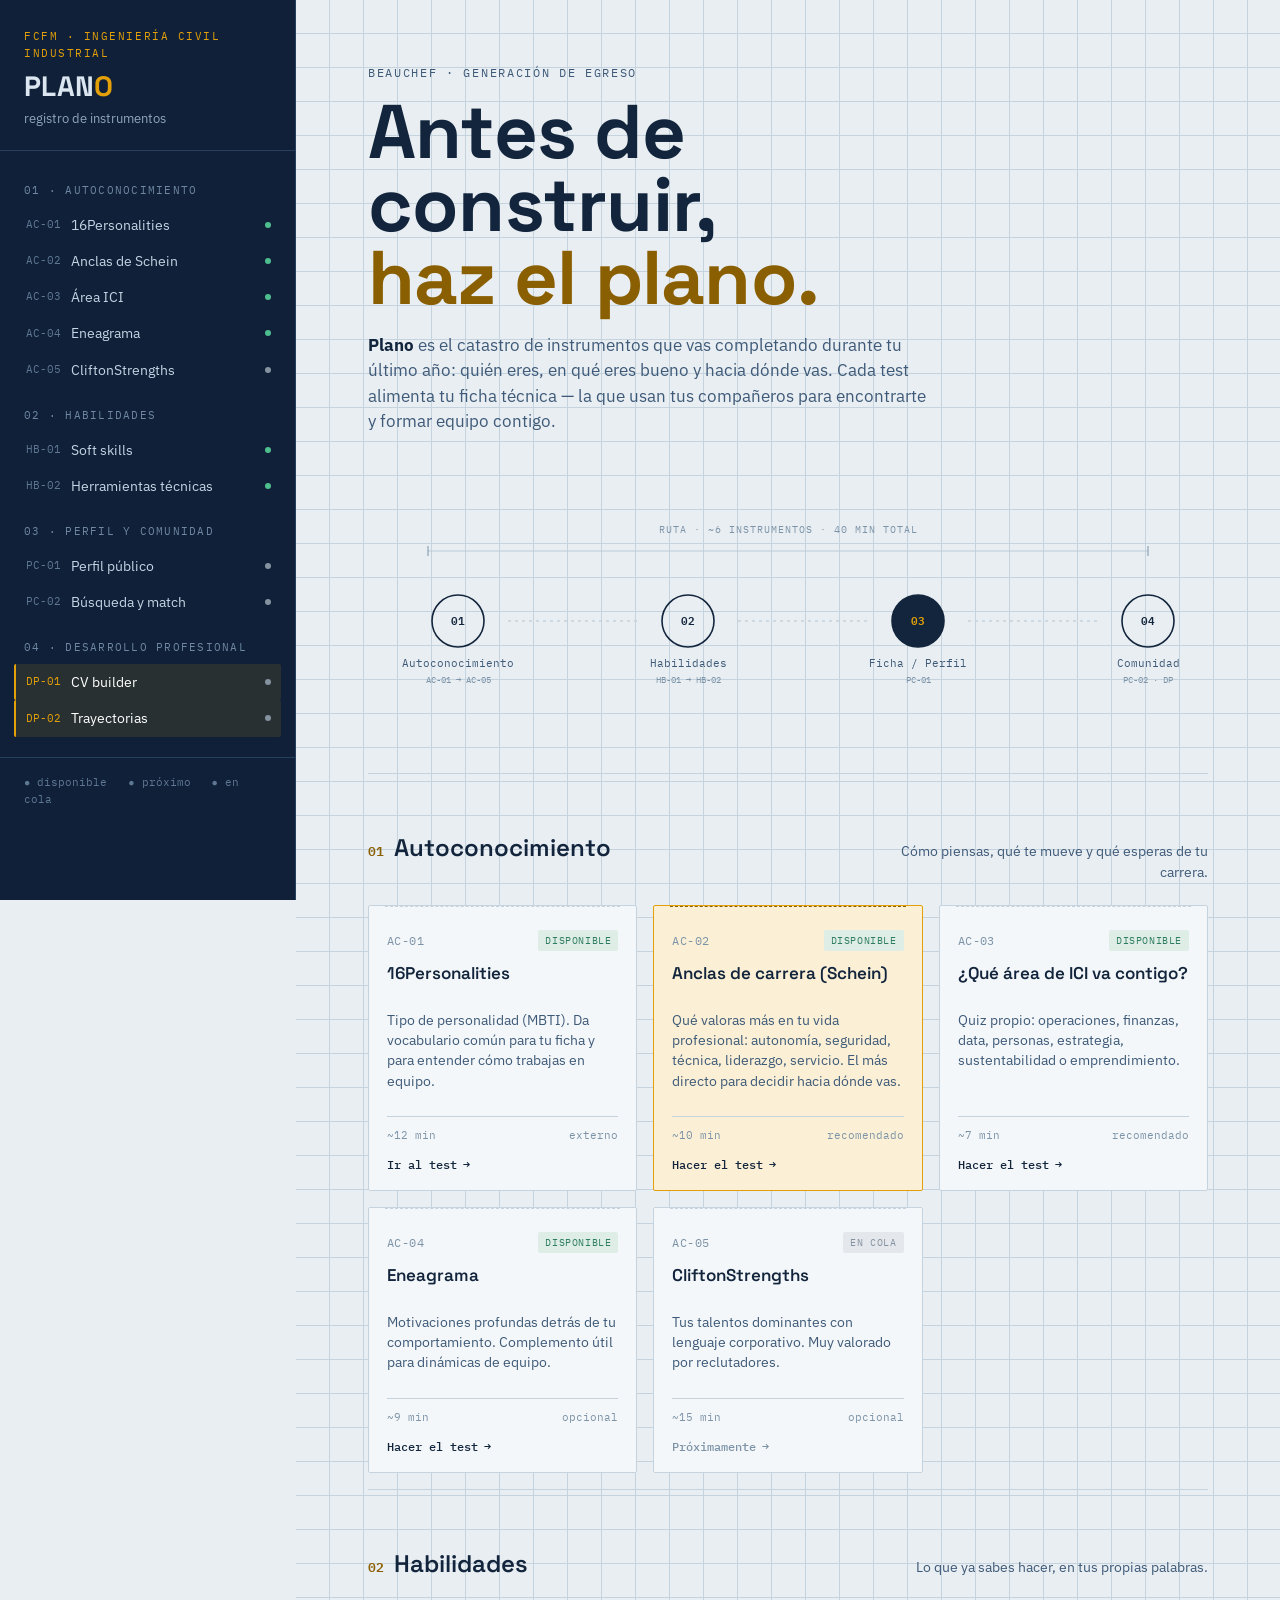
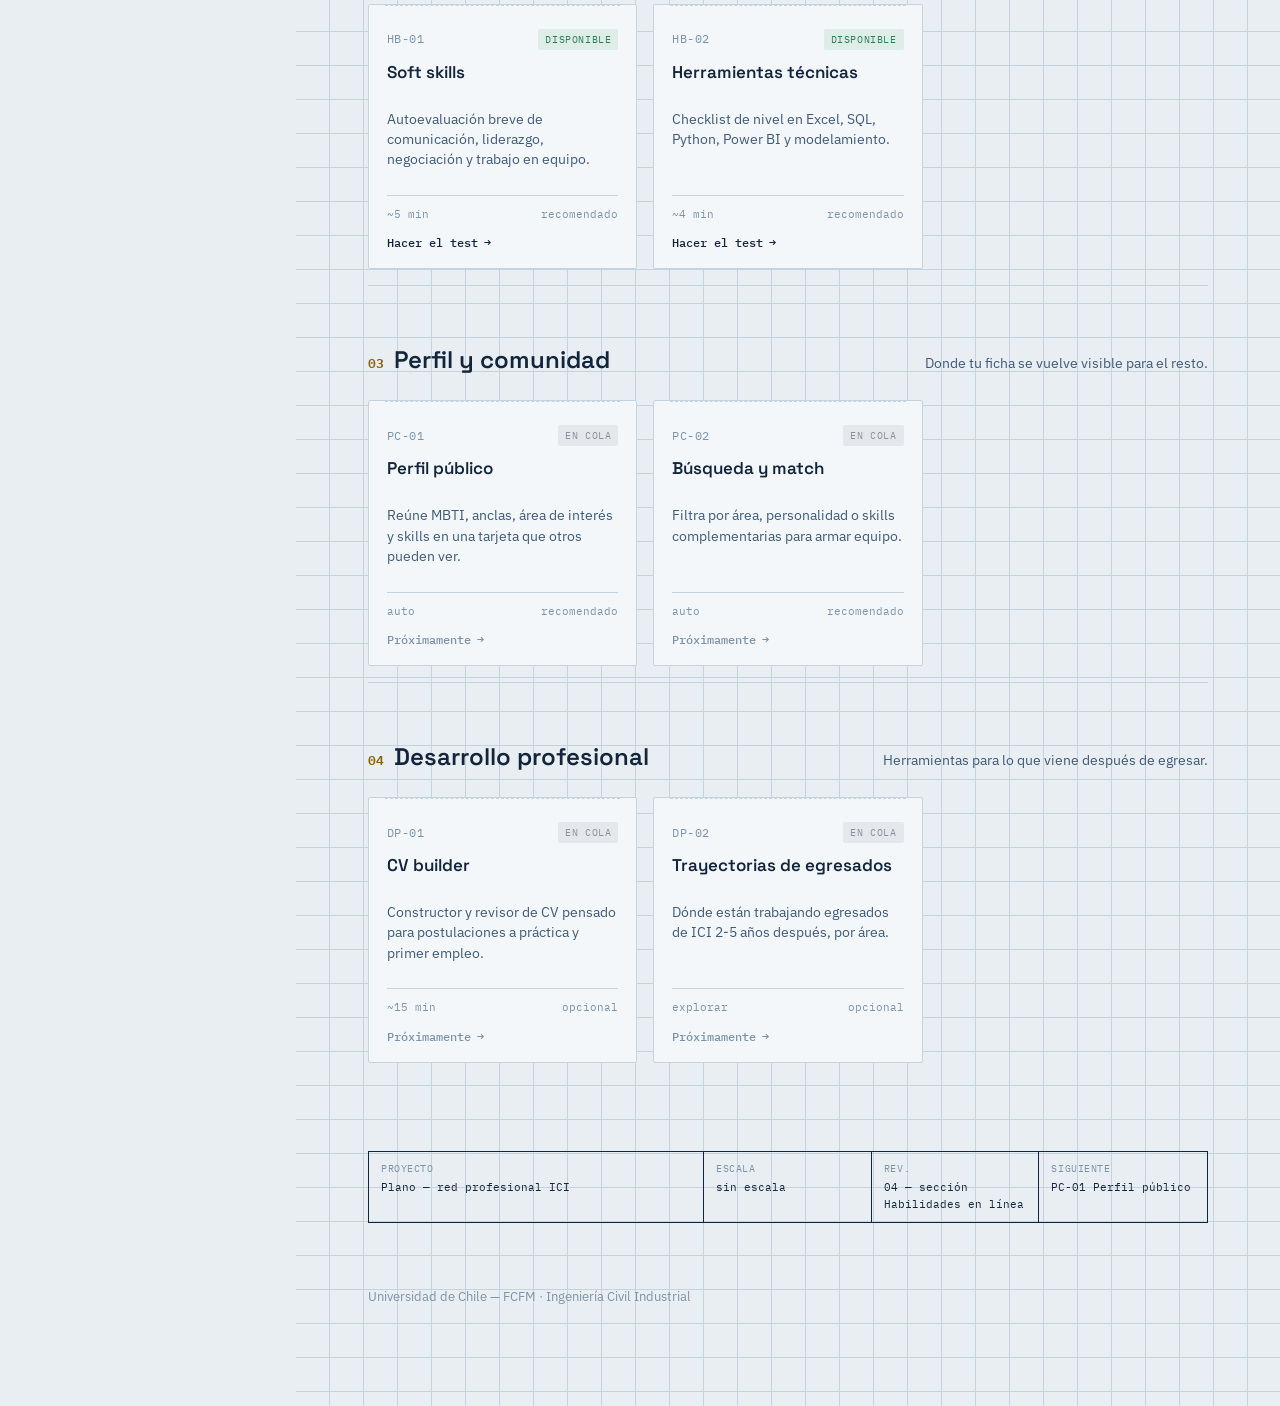
==== index.html @ 6f70a746 "Add files via upload" ====
<!DOCTYPE html>
<html lang="es">
<head>
<meta charset="UTF-8">
<meta name="viewport" content="width=device-width, initial-scale=1.0">
<title>Plano — Red profesional ICI</title>
<link rel="preconnect" href="https://fonts.googleapis.com">
<link href="https://fonts.googleapis.com/css2?family=Space+Grotesk:wght@400;500;600;700&family=IBM+Plex+Sans:wght@400;500;600&family=IBM+Plex+Mono:wght@400;500;600&display=swap" rel="stylesheet">
<link rel="stylesheet" href="styles.css">
<style>
  /* ---------- hero ---------- */
  .hero-eyebrow{
    font-family:'IBM Plex Mono', monospace;
    font-size:12px;
    letter-spacing:0.14em;
    text-transform:uppercase;
    color:var(--ink-soft);
    margin-bottom:14px;
  }
  .hero-title{
    font-family:'Space Grotesk', sans-serif;
    font-weight:700;
    font-size:clamp(48px, 8vw, 76px);
    line-height:0.96;
    letter-spacing:-0.01em;
    margin:0 0 18px;
  }
  .hero-title em{
    font-style:normal;
    color:var(--accent-deep);
  }
  .hero-sub{
    max-width:560px;
    font-size:17px;
    color:var(--ink-soft);
    margin-bottom:8px;
  }
  .hero-sub strong{color:var(--ink);}

  /* schematic diagram */
  .schematic{
    margin:48px 0 56px;
    width:100%;
    height:auto;
  }
  .schematic text{
    font-family:'IBM Plex Mono', monospace;
  }

  /* ---------- section ---------- */
  .section{
    padding:56px 0 8px;
    border-top:1px solid var(--grid-line);
  }
  .section-head{
    display:flex;
    align-items:baseline;
    justify-content:space-between;
    gap:16px;
    margin-bottom:22px;
    flex-wrap:wrap;
  }
  .section-title{
    font-family:'Space Grotesk', sans-serif;
    font-weight:600;
    font-size:24px;
    display:flex;
    align-items:baseline;
    gap:10px;
  }
  .section-num{
    font-family:'IBM Plex Mono', monospace;
    font-size:13px;
    color:var(--accent-deep);
  }
  .section-desc{
    color:var(--ink-soft);
    font-size:14px;
    max-width:340px;
    text-align:right;
  }

  .cards{
    display:grid;
    grid-template-columns:repeat(auto-fill, minmax(260px, 1fr));
    gap:16px;
    margin-bottom:8px;
  }

  .card{
    background:#F4F7F9;
    border:1px solid var(--grid-line);
    border-radius:var(--radius);
    padding:18px 18px 16px;
    position:relative;
    display:flex;
    flex-direction:column;
    gap:10px;
    transition:transform 0.15s ease, border-color 0.15s ease, box-shadow 0.15s ease;
  }
  .card::before{
    content:"";
    position:absolute;
    top:0; left:16px; right:16px;
    border-top:1px dashed var(--grid-line);
  }
  .card:hover{
    transform:translateY(-2px);
    border-color:var(--ink-faint);
    box-shadow:0 6px 18px rgba(18,37,60,0.08);
  }
  .card.is-next{border-color:var(--accent); background:var(--next-bg);}
  .card.is-next::before{border-top-color:var(--accent-deep);}

  .card-row{
    display:flex;
    align-items:center;
    justify-content:space-between;
    padding-top:6px;
  }
  .card-code{
    font-family:'IBM Plex Mono', monospace;
    font-size:11.5px;
    color:var(--ink-faint);
    letter-spacing:0.04em;
  }
  .badge{
    font-family:'IBM Plex Mono', monospace;
    font-size:10px;
    letter-spacing:0.06em;
    text-transform:uppercase;
    padding:3px 7px;
    border-radius:var(--radius);
    white-space:nowrap;
  }
  .badge.ok{background:var(--ok-bg); color:var(--ok);}
  .badge.wait{background:var(--wait-bg); color:var(--wait);}
  .badge.next{background:var(--accent); color:#3A2600;}

  .card-title{
    font-family:'Space Grotesk', sans-serif;
    font-weight:600;
    font-size:17px;
    margin:0;
  }
  .card-desc{
    font-size:13.5px;
    color:var(--ink-soft);
    flex-grow:1;
  }
  .card-meta{
    font-family:'IBM Plex Mono', monospace;
    font-size:11px;
    color:var(--ink-faint);
    display:flex;
    justify-content:space-between;
    border-top:1px solid var(--grid-line);
    padding-top:10px;
    margin-top:2px;
  }
  .card-tag{
    display:inline-block;
    font-size:10.5px;
    color:var(--ink-faint);
  }
  .card-cta{
    margin-top:2px;
    display:inline-flex;
    align-items:center;
    gap:6px;
    font-family:'IBM Plex Mono', monospace;
    font-size:12px;
    text-decoration:none;
    color:var(--ink);
    font-weight:500;
  }
  .card-cta.disabled{color:var(--ink-faint); cursor:default;}
  .card-cta .arrow{transition:transform 0.15s ease;}
  a.card-cta:hover .arrow{transform:translateX(3px);}

  @media (max-width: 880px){
    .section-desc{display:none;}
  }
</style>
</head>
<body>

<button class="menu-toggle" id="menuToggle" aria-label="Abrir menú">≡</button>

<div class="shell">

  <nav class="sidebar" id="sidebar">
    <div class="sidebar-brand">
      <div class="sidebar-eyebrow">FCFM · Ingeniería Civil Industrial</div>
      <div class="sidebar-logo">PLAN<span>O</span></div>
      <div class="sidebar-tag">registro de instrumentos</div>
    </div>

    <div class="nav-group">
      <div class="nav-group-title">01 · Autoconocimiento</div>
      <a class="nav-link" href="#autoconocimiento"><span class="nav-code">AC-01</span>16Personalities<span class="nav-dot ok"></span></a>
      <a class="nav-link" href="schein.html"><span class="nav-code">AC-02</span>Anclas de Schein<span class="nav-dot ok"></span></a>
      <a class="nav-link" href="area-ici.html"><span class="nav-code">AC-03</span>Área ICI<span class="nav-dot ok"></span></a>
      <a class="nav-link" href="eneagrama.html"><span class="nav-code">AC-04</span>Eneagrama<span class="nav-dot ok"></span></a>
      <a class="nav-link" href="#autoconocimiento"><span class="nav-code">AC-05</span>CliftonStrengths<span class="nav-dot"></span></a>
    </div>

    <div class="nav-group">
      <div class="nav-group-title">02 · Habilidades</div>
      <a class="nav-link" href="soft-skills.html"><span class="nav-code">HB-01</span>Soft skills<span class="nav-dot ok"></span></a>
      <a class="nav-link" href="tech-tools.html"><span class="nav-code">HB-02</span>Herramientas técnicas<span class="nav-dot ok"></span></a>
    </div>

    <div class="nav-group">
      <div class="nav-group-title">03 · Perfil y comunidad</div>
      <a class="nav-link" href="#comunidad"><span class="nav-code">PC-01</span>Perfil público<span class="nav-dot"></span></a>
      <a class="nav-link" href="#comunidad"><span class="nav-code">PC-02</span>Búsqueda y match<span class="nav-dot"></span></a>
    </div>

    <div class="nav-group">
      <div class="nav-group-title">04 · Desarrollo profesional</div>
      <a class="nav-link" href="#desarrollo"><span class="nav-code">DP-01</span>CV builder<span class="nav-dot"></span></a>
      <a class="nav-link" href="#desarrollo"><span class="nav-code">DP-02</span>Trayectorias<span class="nav-dot"></span></a>
    </div>

    <div class="sidebar-foot">
      ● disponible &nbsp; ● próximo &nbsp; ● en cola
    </div>
  </nav>

  <main class="paper">
    <div class="container">

      <div class="hero-eyebrow">Beauchef · generación de egreso</div>
      <h1 class="hero-title">Antes de<br>construir,<br><em>haz el plano.</em></h1>
      <p class="hero-sub">
        <strong>Plano</strong> es el catastro de instrumentos que vas completando durante tu último año:
        quién eres, en qué eres bueno y hacia dónde vas. Cada test alimenta tu ficha técnica —
        la que usan tus compañeros para encontrarte y formar equipo contigo.
      </p>

      <svg class="schematic" viewBox="0 0 840 220" xmlns="http://www.w3.org/2000/svg" role="img" aria-label="Diagrama del flujo: autoconocimiento, habilidades, perfil, comunidad">
        <defs>
          <marker id="tick" markerWidth="10" markerHeight="10" refX="5" refY="5">
            <line x1="5" y1="0" x2="5" y2="10" stroke="#7C93A8" stroke-width="1"/>
          </marker>
        </defs>
        <line x1="60" y1="60" x2="780" y2="60" stroke="#B9CAD8" stroke-width="1" marker-start="url(#tick)" marker-end="url(#tick)"/>
        <text x="420" y="42" text-anchor="middle" font-size="10" fill="#7C93A8" letter-spacing="1">RUTA · ~6 INSTRUMENTOS · 40 MIN TOTAL</text>

        <g>
          <circle cx="90" cy="130" r="26" fill="none" stroke="#12253C" stroke-width="1.6"/>
          <text x="90" y="134" text-anchor="middle" font-size="11" fill="#12253C" font-weight="600">01</text>
          <text x="90" y="176" text-anchor="middle" font-size="11" fill="#3E5A78">Autoconocimiento</text>
          <text x="90" y="192" text-anchor="middle" font-size="9" fill="#7C93A8">AC-01 → AC-05</text>
        </g>

        <line x1="140" y1="130" x2="270" y2="130" stroke="#C4D3DE" stroke-width="1.4" stroke-dasharray="3 4"/>

        <g>
          <circle cx="320" cy="130" r="26" fill="none" stroke="#12253C" stroke-width="1.6"/>
          <text x="320" y="134" text-anchor="middle" font-size="11" fill="#12253C" font-weight="600">02</text>
          <text x="320" y="176" text-anchor="middle" font-size="11" fill="#3E5A78">Habilidades</text>
          <text x="320" y="192" text-anchor="middle" font-size="9" fill="#7C93A8">HB-01 → HB-02</text>
        </g>

        <line x1="370" y1="130" x2="500" y2="130" stroke="#C4D3DE" stroke-width="1.4" stroke-dasharray="3 4"/>

        <g>
          <circle cx="550" cy="130" r="26" fill="#12253C" stroke="#12253C" stroke-width="1.6"/>
          <text x="550" y="134" text-anchor="middle" font-size="11" fill="#E3A008" font-weight="600">03</text>
          <text x="550" y="176" text-anchor="middle" font-size="11" fill="#3E5A78">Ficha / Perfil</text>
          <text x="550" y="192" text-anchor="middle" font-size="9" fill="#7C93A8">PC-01</text>
        </g>

        <line x1="600" y1="130" x2="730" y2="130" stroke="#C4D3DE" stroke-width="1.4" stroke-dasharray="3 4"/>

        <g>
          <circle cx="780" cy="130" r="26" fill="none" stroke="#12253C" stroke-width="1.6"/>
          <text x="780" y="134" text-anchor="middle" font-size="11" fill="#12253C" font-weight="600">04</text>
          <text x="780" y="176" text-anchor="middle" font-size="11" fill="#3E5A78">Comunidad</text>
          <text x="780" y="192" text-anchor="middle" font-size="9" fill="#7C93A8">PC-02 · DP</text>
        </g>
      </svg>

      <!-- SECTION 01 -->
      <section class="section" id="autoconocimiento">
        <div class="section-head">
          <div class="section-title"><span class="section-num">01</span>Autoconocimiento</div>
          <div class="section-desc">Cómo piensas, qué te mueve y qué esperas de tu carrera.</div>
        </div>
        <div class="cards">

          <div class="card">
            <div class="card-row"><span class="card-code">AC-01</span><span class="badge ok">Disponible</span></div>
            <h3 class="card-title">16Personalities</h3>
            <p class="card-desc">Tipo de personalidad (MBTI). Da vocabulario común para tu ficha y para entender cómo trabajas en equipo.</p>
            <div class="card-meta"><span>~12 min</span><span>externo</span></div>
            <a class="card-cta" href="https://www.16personalities.com/es" target="_blank" rel="noopener">Ir al test <span class="arrow">→</span></a>
          </div>

          <div class="card is-next">
            <div class="card-row"><span class="card-code">AC-02</span><span class="badge ok">Disponible</span></div>
            <h3 class="card-title">Anclas de carrera (Schein)</h3>
            <p class="card-desc">Qué valoras más en tu vida profesional: autonomía, seguridad, técnica, liderazgo, servicio. El más directo para decidir hacia dónde vas.</p>
            <div class="card-meta"><span>~10 min</span><span>recomendado</span></div>
            <a class="card-cta" href="schein.html">Hacer el test <span class="arrow">→</span></a>
          </div>

          <div class="card">
            <div class="card-row"><span class="card-code">AC-03</span><span class="badge ok">Disponible</span></div>
            <h3 class="card-title">¿Qué área de ICI va contigo?</h3>
            <p class="card-desc">Quiz propio: operaciones, finanzas, data, personas, estrategia, sustentabilidad o emprendimiento.</p>
            <div class="card-meta"><span>~7 min</span><span>recomendado</span></div>
            <a class="card-cta" href="area-ici.html">Hacer el test <span class="arrow">→</span></a>
          </div>

          <div class="card">
            <div class="card-row"><span class="card-code">AC-04</span><span class="badge ok">Disponible</span></div>
            <h3 class="card-title">Eneagrama</h3>
            <p class="card-desc">Motivaciones profundas detrás de tu comportamiento. Complemento útil para dinámicas de equipo.</p>
            <div class="card-meta"><span>~9 min</span><span>opcional</span></div>
            <a class="card-cta" href="eneagrama.html">Hacer el test <span class="arrow">→</span></a>
          </div>

          <div class="card">
            <div class="card-row"><span class="card-code">AC-05</span><span class="badge wait">En cola</span></div>
            <h3 class="card-title">CliftonStrengths</h3>
            <p class="card-desc">Tus talentos dominantes con lenguaje corporativo. Muy valorado por reclutadores.</p>
            <div class="card-meta"><span>~15 min</span><span>opcional</span></div>
            <span class="card-cta disabled">Próximamente <span class="arrow">→</span></span>
          </div>

        </div>
      </section>

      <!-- SECTION 02 -->
      <section class="section" id="habilidades">
        <div class="section-head">
          <div class="section-title"><span class="section-num">02</span>Habilidades</div>
          <div class="section-desc">Lo que ya sabes hacer, en tus propias palabras.</div>
        </div>
        <div class="cards">

          <div class="card">
            <div class="card-row"><span class="card-code">HB-01</span><span class="badge ok">Disponible</span></div>
            <h3 class="card-title">Soft skills</h3>
            <p class="card-desc">Autoevaluación breve de comunicación, liderazgo, negociación y trabajo en equipo.</p>
            <div class="card-meta"><span>~5 min</span><span>recomendado</span></div>
            <a class="card-cta" href="soft-skills.html">Hacer el test <span class="arrow">→</span></a>
          </div>

          <div class="card">
            <div class="card-row"><span class="card-code">HB-02</span><span class="badge ok">Disponible</span></div>
            <h3 class="card-title">Herramientas técnicas</h3>
            <p class="card-desc">Checklist de nivel en Excel, SQL, Python, Power BI y modelamiento.</p>
            <div class="card-meta"><span>~4 min</span><span>recomendado</span></div>
            <a class="card-cta" href="tech-tools.html">Hacer el test <span class="arrow">→</span></a>
          </div>

        </div>
      </section>

      <!-- SECTION 03 -->
      <section class="section" id="comunidad">
        <div class="section-head">
          <div class="section-title"><span class="section-num">03</span>Perfil y comunidad</div>
          <div class="section-desc">Donde tu ficha se vuelve visible para el resto.</div>
        </div>
        <div class="cards">

          <div class="card">
            <div class="card-row"><span class="card-code">PC-01</span><span class="badge wait">En cola</span></div>
            <h3 class="card-title">Perfil público</h3>
            <p class="card-desc">Reúne MBTI, anclas, área de interés y skills en una tarjeta que otros pueden ver.</p>
            <div class="card-meta"><span>auto</span><span>recomendado</span></div>
            <span class="card-cta disabled">Próximamente <span class="arrow">→</span></span>
          </div>

          <div class="card">
            <div class="card-row"><span class="card-code">PC-02</span><span class="badge wait">En cola</span></div>
            <h3 class="card-title">Búsqueda y match</h3>
            <p class="card-desc">Filtra por área, personalidad o skills complementarias para armar equipo.</p>
            <div class="card-meta"><span>auto</span><span>recomendado</span></div>
            <span class="card-cta disabled">Próximamente <span class="arrow">→</span></span>
          </div>

        </div>
      </section>

      <!-- SECTION 04 -->
      <section class="section" id="desarrollo">
        <div class="section-head">
          <div class="section-title"><span class="section-num">04</span>Desarrollo profesional</div>
          <div class="section-desc">Herramientas para lo que viene después de egresar.</div>
        </div>
        <div class="cards">

          <div class="card">
            <div class="card-row"><span class="card-code">DP-01</span><span class="badge wait">En cola</span></div>
            <h3 class="card-title">CV builder</h3>
            <p class="card-desc">Constructor y revisor de CV pensado para postulaciones a práctica y primer empleo.</p>
            <div class="card-meta"><span>~15 min</span><span>opcional</span></div>
            <span class="card-cta disabled">Próximamente <span class="arrow">→</span></span>
          </div>

          <div class="card">
            <div class="card-row"><span class="card-code">DP-02</span><span class="badge wait">En cola</span></div>
            <h3 class="card-title">Trayectorias de egresados</h3>
            <p class="card-desc">Dónde están trabajando egresados de ICI 2-5 años después, por área.</p>
            <div class="card-meta"><span>explorar</span><span>opcional</span></div>
            <span class="card-cta disabled">Próximamente <span class="arrow">→</span></span>
          </div>

        </div>
      </section>

      <div class="titleblock">
        <div class="tb-cell"><span class="tb-label">Proyecto</span><span class="tb-value">Plano — red profesional ICI</span></div>
        <div class="tb-cell"><span class="tb-label">Escala</span><span class="tb-value">sin escala</span></div>
        <div class="tb-cell"><span class="tb-label">Rev.</span><span class="tb-value">04 — sección Habilidades en línea</span></div>
        <div class="tb-cell"><span class="tb-label">Siguiente</span><span class="tb-value">PC-01 Perfil público</span></div>
      </div>

      <footer class="site-footer">Universidad de Chile — FCFM · Ingeniería Civil Industrial</footer>

    </div>
  </main>

</div>

<script>
  const toggle = document.getElementById('menuToggle');
  const sidebar = document.getElementById('sidebar');
  toggle.addEventListener('click', () => sidebar.classList.toggle('open'));
  document.querySelectorAll('.nav-link').forEach(link => {
    link.addEventListener('click', () => sidebar.classList.remove('open'));
  });

  const sections = document.querySelectorAll('.section');
  const navLinks = document.querySelectorAll('.nav-link');
  const io = new IntersectionObserver((entries) => {
    entries.forEach(entry => {
      if(entry.isIntersecting){
        const id = entry.target.getAttribute('id');
        navLinks.forEach(l => l.classList.toggle('active', l.getAttribute('href') === '#' + id));
      }
    });
  }, { rootMargin: '-40% 0px -50% 0px' });
  sections.forEach(s => io.observe(s));
</script>

</body>
</html>
---- styles.css ----
/* ============================================================
   PLANO — hoja de estilos compartida
   Tokens + estructura (sidebar / paper / cajetín) usados en
   todas las páginas del sitio. Los estilos propios de cada
   instrumento van en un <style> aparte dentro de cada página.
   ============================================================ */

:root{
  --paper:#E9EEF2;
  --paper-deep:#DCE5EC;
  --grid-line:#C4D3DE;
  --ink:#12253C;
  --ink-soft:#3E5A78;
  --ink-faint:#7C93A8;
  --panel:#0F2038;
  --panel-line:#26405F;
  --accent:#E3A008;
  --accent-deep:#8A5F02;
  --ok:#2F7D5F;
  --ok-bg:#DEEEE7;
  --wait:#8592A0;
  --wait-bg:#E4E8EC;
  --next-bg:#FBF0D6;
  --radius:2px;
  --sidebar-w:296px;
}

*{box-sizing:border-box;}
html{scroll-behavior:smooth;}
@media (prefers-reduced-motion: reduce){
  html{scroll-behavior:auto;}
  *{animation-duration:0.001ms !important; transition-duration:0.001ms !important;}
}

body{
  margin:0;
  background:var(--paper);
  color:var(--ink);
  font-family:'IBM Plex Sans', sans-serif;
  font-size:16px;
  line-height:1.5;
}

a{color:inherit;}

/* ---------- layout shell ---------- */
.shell{
  display:flex;
  min-height:100vh;
}

/* ---------- sidebar / panel ---------- */
.sidebar{
  width:var(--sidebar-w);
  flex-shrink:0;
  background:var(--panel);
  color:#DCE6F0;
  position:sticky;
  top:0;
  height:100vh;
  overflow-y:auto;
  padding:28px 0 24px;
  border-right:1px solid var(--panel-line);
}

.sidebar-brand{
  padding:0 24px 22px;
  border-bottom:1px solid var(--panel-line);
  margin-bottom:18px;
}
.sidebar-eyebrow{
  font-family:'IBM Plex Mono', monospace;
  font-size:11px;
  letter-spacing:0.14em;
  color:var(--accent);
  text-transform:uppercase;
}
.sidebar-logo{
  font-family:'Space Grotesk', sans-serif;
  font-size:28px;
  font-weight:700;
  letter-spacing:0.01em;
  margin:4px 0 2px;
}
.sidebar-logo span{color:var(--accent);}
.sidebar-tag{
  font-size:12.5px;
  color:#8FA5BD;
}

.nav-group{
  padding:0 14px;
  margin-bottom:6px;
}
.nav-group-title{
  font-family:'IBM Plex Mono', monospace;
  font-size:10.5px;
  letter-spacing:0.12em;
  text-transform:uppercase;
  color:#6F87A2;
  padding:14px 10px 8px;
}
.nav-link{
  display:flex;
  align-items:center;
  gap:10px;
  padding:8px 10px;
  border-radius:var(--radius);
  text-decoration:none;
  color:#C4D4E4;
  font-size:13.5px;
  border-left:2px solid transparent;
  transition:background 0.15s ease, color 0.15s ease, border-color 0.15s ease;
}
.nav-link:hover{
  background:rgba(227,160,8,0.08);
  color:#F2F6FA;
}
.nav-link.active{
  background:rgba(227,160,8,0.12);
  border-left-color:var(--accent);
  color:#FFFFFF;
}
.nav-code{
  font-family:'IBM Plex Mono', monospace;
  font-size:10.5px;
  color:#5E7793;
  min-width:34px;
}
.nav-link.active .nav-code{color:var(--accent);}
.nav-dot{
  width:6px;
  height:6px;
  border-radius:50%;
  margin-left:auto;
  flex-shrink:0;
  background:var(--wait);
}
.nav-dot.ok{background:#4FBE8F;}
.nav-dot.next{background:var(--accent);}

.sidebar-foot{
  margin-top:20px;
  padding:16px 24px 0;
  border-top:1px solid var(--panel-line);
  font-family:'IBM Plex Mono', monospace;
  font-size:10.5px;
  color:#5E7793;
  line-height:1.7;
}

.menu-toggle{
  display:none;
  position:fixed;
  top:16px;
  left:16px;
  z-index:50;
  background:var(--panel);
  color:var(--accent);
  border:1px solid var(--panel-line);
  border-radius:var(--radius);
  width:42px;
  height:42px;
  font-family:'IBM Plex Mono', monospace;
  font-size:18px;
  cursor:pointer;
}

/* ---------- main / paper ---------- */
.paper{
  flex:1;
  min-width:0;
  background-image:
    linear-gradient(var(--grid-line) 1px, transparent 1px),
    linear-gradient(90deg, var(--grid-line) 1px, transparent 1px);
  background-size:34px 34px;
  background-position:-1px -1px;
  position:relative;
}

.container{
  max-width:920px;
  margin:0 auto;
  padding:64px 40px 40px;
}

/* ---------- title block (cajetín) ---------- */
.titleblock{
  margin:72px 0 40px;
  border:1px solid var(--ink);
  font-family:'IBM Plex Mono', monospace;
  font-size:11px;
  display:grid;
  grid-template-columns:2fr 1fr 1fr 1fr;
}
.tb-cell{
  padding:10px 12px;
  border-right:1px solid var(--ink);
  border-top:1px solid var(--ink);
}
.tb-cell:last-child{border-right:none;}
.tb-cell:nth-child(-n+4){border-top:none;}
.tb-label{color:var(--ink-faint); display:block; margin-bottom:3px; text-transform:uppercase; letter-spacing:0.06em; font-size:9.5px;}
.tb-value{color:var(--ink);}

footer.site-footer{
  padding:24px 0 60px;
  font-size:12.5px;
  color:var(--ink-faint);
}

/* ---------- share-by-email box (used on every results screen) ---------- */
.share-box{
  margin-top:40px;
  border:1px solid var(--ink);
  padding:20px 22px;
  background:#F4F7F9;
  max-width:640px;
}
.share-box .label{
  font-family:'IBM Plex Mono', monospace;
  font-size:10.5px;
  letter-spacing:0.08em;
  text-transform:uppercase;
  color:var(--ink-faint);
  margin-bottom:10px;
  display:block;
}
.share-row{
  display:flex;
  gap:10px;
  flex-wrap:wrap;
}
.share-input{
  flex:1;
  min-width:200px;
  padding:10px 12px;
  border:1px solid var(--ink-faint);
  border-radius:var(--radius);
  font-family:'IBM Plex Sans', sans-serif;
  font-size:14px;
  background:#fff;
  color:var(--ink);
}
.share-input:focus{
  outline:2px solid var(--accent);
  outline-offset:1px;
  border-color:var(--ink);
}
.share-btn{
  font-family:'IBM Plex Mono', monospace;
  font-size:13px;
  background:var(--ink);
  color:#F2F6FA;
  border:none;
  padding:10px 18px;
  border-radius:var(--radius);
  cursor:pointer;
  white-space:nowrap;
  transition:background 0.15s ease;
}
.share-btn:hover{background:#1C3757;}
.share-note{
  font-size:11.5px;
  color:var(--ink-faint);
  margin-top:10px;
}
.share-error{
  font-size:11.5px;
  color:#B3401F;
  margin-top:10px;
  display:none;
}
.share-error.visible{display:block;}

/* ---------- results bar chart + callouts (reused across test result screens) ---------- */
.results-eyebrow{
  font-family:'IBM Plex Mono', monospace;
  font-size:12px;
  letter-spacing:0.14em;
  text-transform:uppercase;
  color:var(--accent-deep);
  margin-bottom:10px;
}
.results-title{
  font-family:'Space Grotesk', sans-serif;
  font-weight:700;
  font-size:clamp(30px, 5vw, 42px);
  margin:0 0 8px;
}
.results-sub{
  color:var(--ink-soft);
  max-width:600px;
  margin-bottom:36px;
}
.anchor-bar{
  display:grid;
  grid-template-columns:190px 1fr 40px;
  align-items:center;
  gap:14px;
  padding:10px 0;
  border-bottom:1px solid var(--grid-line);
}
.anchor-name{
  font-family:'IBM Plex Mono', monospace;
  font-size:12px;
  color:var(--ink);
}
.anchor-track{
  height:14px;
  background:#DCE5EC;
  border:1px solid var(--grid-line);
  position:relative;
}
.anchor-fill{height:100%; background:var(--ink-faint); transition:width 0.2s ease;}
.anchor-bar.top-1 .anchor-fill{background:var(--accent);}
.anchor-bar.top-2 .anchor-fill{background:var(--accent-deep);}
.anchor-bar.top-1 .anchor-name{color:var(--accent-deep); font-weight:600;}
.anchor-value{
  font-family:'IBM Plex Mono', monospace;
  font-size:11.5px;
  color:var(--ink-faint);
  text-align:right;
}
.anchor-callouts{
  margin-top:40px;
  display:grid;
  grid-template-columns:1fr 1fr;
  gap:16px;
}
.callout{
  background:#F4F7F9;
  border:1px solid var(--grid-line);
  border-left:3px solid var(--accent);
  padding:18px 20px;
}
.callout .rank{
  font-family:'IBM Plex Mono', monospace;
  font-size:10.5px;
  letter-spacing:0.08em;
  text-transform:uppercase;
  color:var(--accent-deep);
  margin-bottom:6px;
}
.callout h4{
  font-family:'Space Grotesk', sans-serif;
  margin:0 0 8px;
  font-size:18px;
}
.callout p{
  font-size:13.5px;
  color:var(--ink-soft);
  margin:0;
}
.results-actions{
  display:flex;
  gap:12px;
  margin-top:40px;
  flex-wrap:wrap;
}
@media (max-width: 620px){
  .anchor-callouts{grid-template-columns:1fr;}
  .anchor-bar{grid-template-columns:112px 1fr 32px; gap:8px;}
}

@media (max-width: 880px){
  .sidebar{
    position:fixed;
    left:0; top:0; bottom:0;
    transform:translateX(-100%);
    z-index:40;
    transition:transform 0.2s ease;
    width:280px;
  }
  .sidebar.open{transform:translateX(0);}
  .menu-toggle{display:block;}
  .container{padding:88px 22px 40px;}
  .titleblock{grid-template-columns:1fr 1fr;}
}
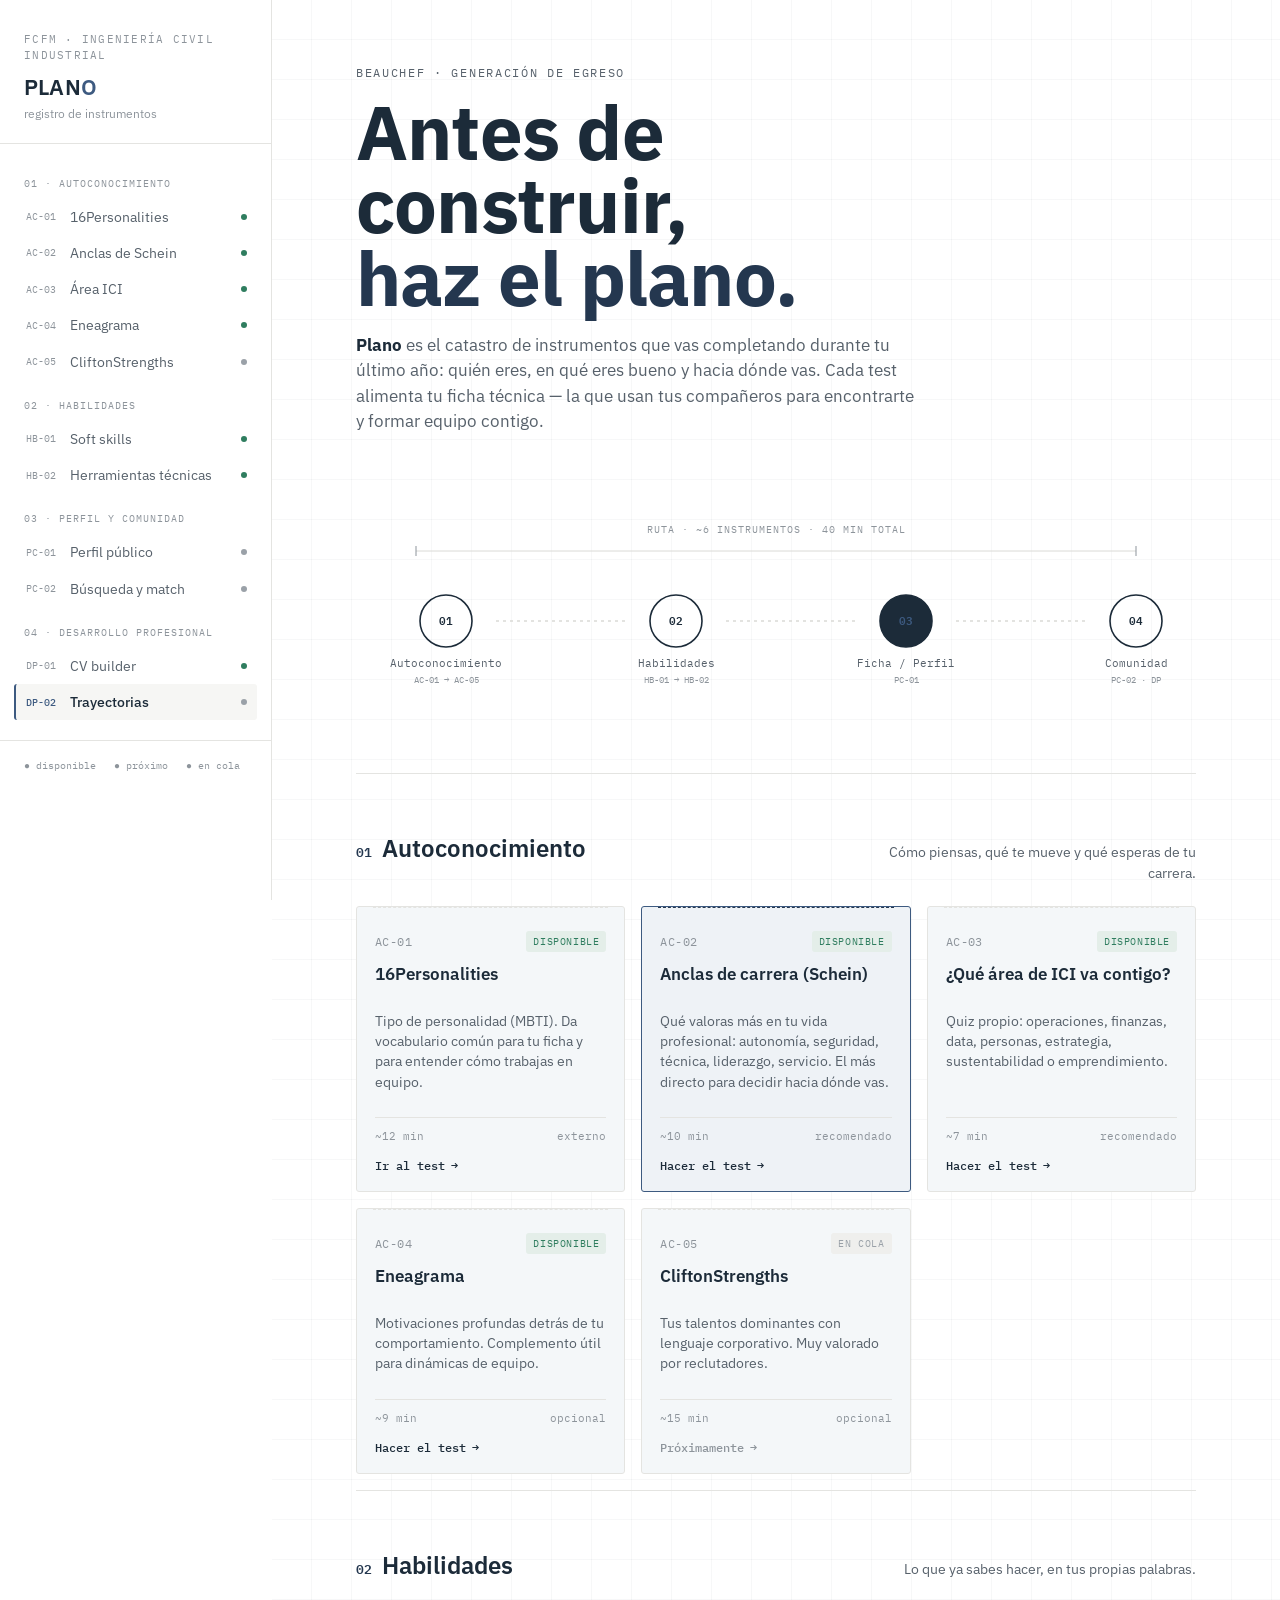
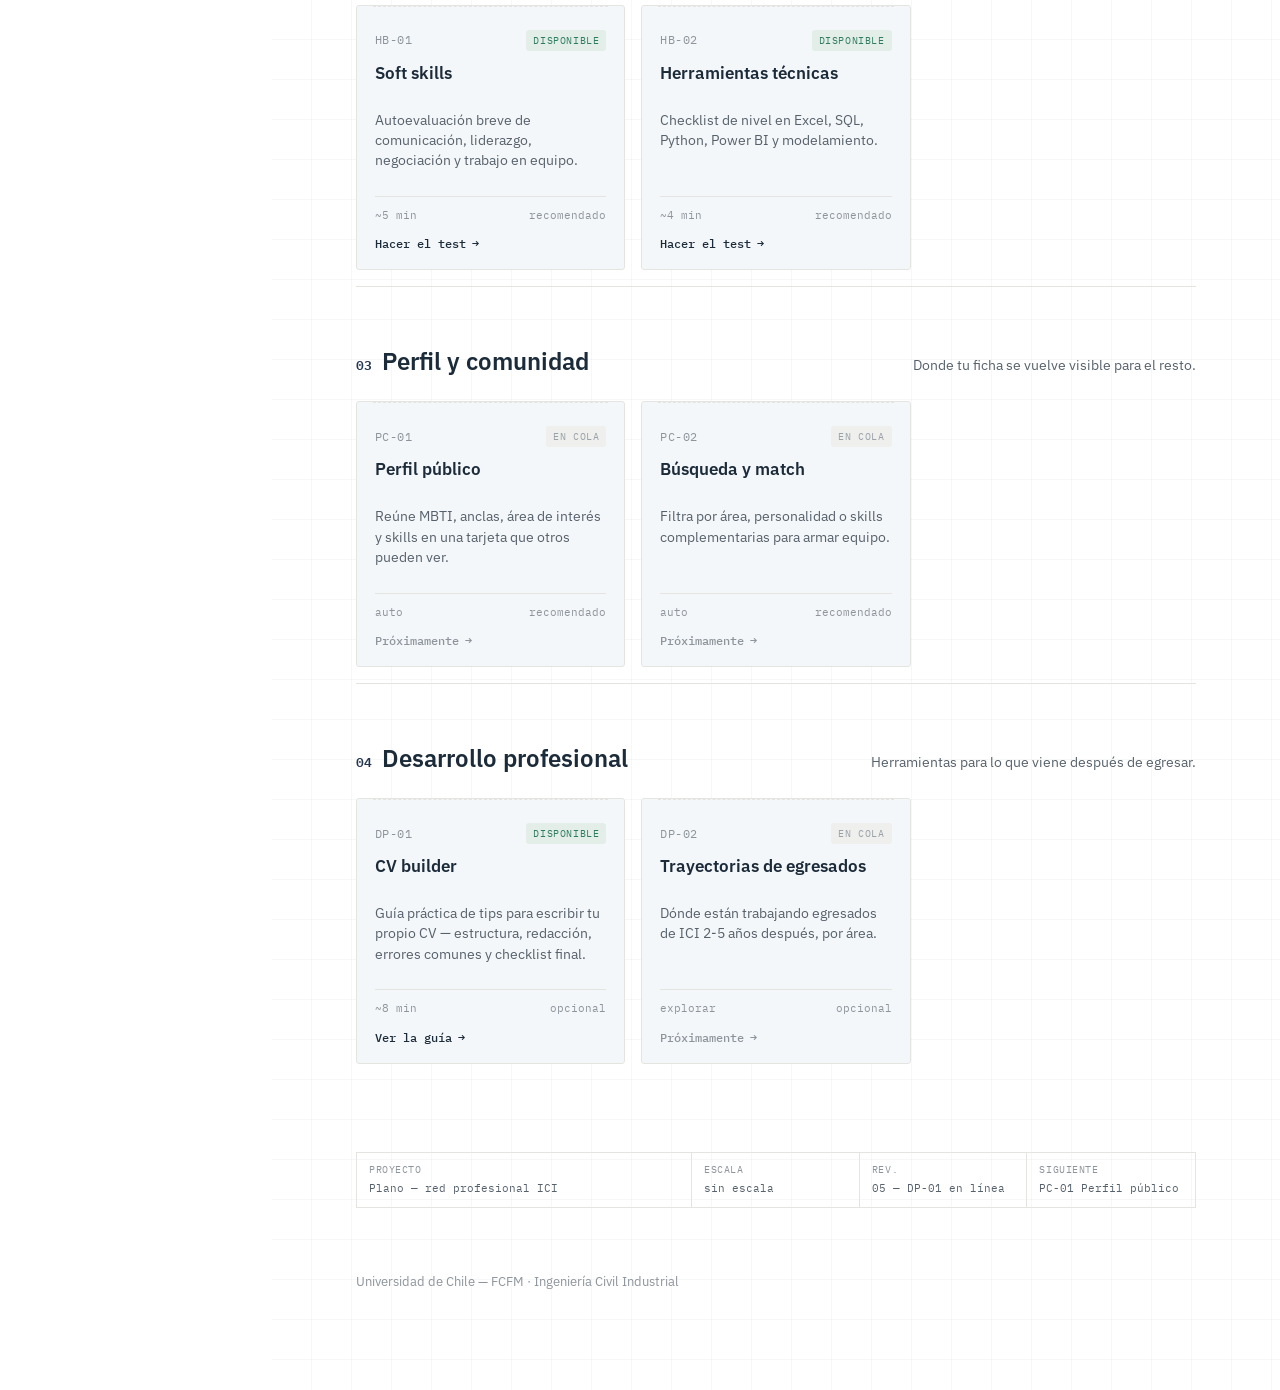
==== commit f175a0c6: "Add files via upload" ====
--- a/index.html
+++ b/index.html
@@ -5,7 +5,7 @@
 <meta name="viewport" content="width=device-width, initial-scale=1.0">
 <title>Plano — Red profesional ICI</title>
 <link rel="preconnect" href="https://fonts.googleapis.com">
-<link href="https://fonts.googleapis.com/css2?family=Space+Grotesk:wght@400;500;600;700&family=IBM+Plex+Sans:wght@400;500;600&family=IBM+Plex+Mono:wght@400;500;600&display=swap" rel="stylesheet">
+<link href="https://fonts.googleapis.com/css2?family=IBM+Plex+Sans:wght@400;500;600;700&family=IBM+Plex+Mono:wght@400;500;600&display=swap" rel="stylesheet">
 <link rel="stylesheet" href="styles.css">
 <style>
   /* ---------- hero ---------- */
@@ -18,7 +18,7 @@
     margin-bottom:14px;
   }
   .hero-title{
-    font-family:'Space Grotesk', sans-serif;
+    font-family:'IBM Plex Sans', sans-serif;
     font-weight:700;
     font-size:clamp(48px, 8vw, 76px);
     line-height:0.96;
@@ -61,7 +61,7 @@
     flex-wrap:wrap;
   }
   .section-title{
-    font-family:'Space Grotesk', sans-serif;
+    font-family:'IBM Plex Sans', sans-serif;
     font-weight:600;
     font-size:24px;
     display:flex;
@@ -135,10 +135,10 @@
   }
   .badge.ok{background:var(--ok-bg); color:var(--ok);}
   .badge.wait{background:var(--wait-bg); color:var(--wait);}
-  .badge.next{background:var(--accent); color:#3A2600;}
+  .badge.next{background:var(--accent); color:#FFFFFF;}
 
   .card-title{
-    font-family:'Space Grotesk', sans-serif;
+    font-family:'IBM Plex Sans', sans-serif;
     font-weight:600;
     font-size:17px;
     margin:0;
@@ -219,7 +219,7 @@
 
     <div class="nav-group">
       <div class="nav-group-title">04 · Desarrollo profesional</div>
-      <a class="nav-link" href="#desarrollo"><span class="nav-code">DP-01</span>CV builder<span class="nav-dot"></span></a>
+      <a class="nav-link" href="cv-builder.html"><span class="nav-code">DP-01</span>CV builder<span class="nav-dot ok"></span></a>
       <a class="nav-link" href="#desarrollo"><span class="nav-code">DP-02</span>Trayectorias<span class="nav-dot"></span></a>
     </div>
 
@@ -242,44 +242,44 @@
       <svg class="schematic" viewBox="0 0 840 220" xmlns="http://www.w3.org/2000/svg" role="img" aria-label="Diagrama del flujo: autoconocimiento, habilidades, perfil, comunidad">
         <defs>
           <marker id="tick" markerWidth="10" markerHeight="10" refX="5" refY="5">
-            <line x1="5" y1="0" x2="5" y2="10" stroke="#7C93A8" stroke-width="1"/>
+            <line x1="5" y1="0" x2="5" y2="10" stroke="#8D949B" stroke-width="1"/>
           </marker>
         </defs>
-        <line x1="60" y1="60" x2="780" y2="60" stroke="#B9CAD8" stroke-width="1" marker-start="url(#tick)" marker-end="url(#tick)"/>
-        <text x="420" y="42" text-anchor="middle" font-size="10" fill="#7C93A8" letter-spacing="1">RUTA · ~6 INSTRUMENTOS · 40 MIN TOTAL</text>
+        <line x1="60" y1="60" x2="780" y2="60" stroke="#DADAD6" stroke-width="1" marker-start="url(#tick)" marker-end="url(#tick)"/>
+        <text x="420" y="42" text-anchor="middle" font-size="10" fill="#8D949B" letter-spacing="1">RUTA · ~6 INSTRUMENTOS · 40 MIN TOTAL</text>
 
         <g>
-          <circle cx="90" cy="130" r="26" fill="none" stroke="#12253C" stroke-width="1.6"/>
-          <text x="90" y="134" text-anchor="middle" font-size="11" fill="#12253C" font-weight="600">01</text>
-          <text x="90" y="176" text-anchor="middle" font-size="11" fill="#3E5A78">Autoconocimiento</text>
-          <text x="90" y="192" text-anchor="middle" font-size="9" fill="#7C93A8">AC-01 → AC-05</text>
+          <circle cx="90" cy="130" r="26" fill="none" stroke="#1C2B39" stroke-width="1.6"/>
+          <text x="90" y="134" text-anchor="middle" font-size="11" fill="#1C2B39" font-weight="600">01</text>
+          <text x="90" y="176" text-anchor="middle" font-size="11" fill="#57616B">Autoconocimiento</text>
+          <text x="90" y="192" text-anchor="middle" font-size="9" fill="#8D949B">AC-01 → AC-05</text>
         </g>
 
-        <line x1="140" y1="130" x2="270" y2="130" stroke="#C4D3DE" stroke-width="1.4" stroke-dasharray="3 4"/>
+        <line x1="140" y1="130" x2="270" y2="130" stroke="#DADAD6" stroke-width="1.4" stroke-dasharray="3 4"/>
 
         <g>
-          <circle cx="320" cy="130" r="26" fill="none" stroke="#12253C" stroke-width="1.6"/>
-          <text x="320" y="134" text-anchor="middle" font-size="11" fill="#12253C" font-weight="600">02</text>
-          <text x="320" y="176" text-anchor="middle" font-size="11" fill="#3E5A78">Habilidades</text>
-          <text x="320" y="192" text-anchor="middle" font-size="9" fill="#7C93A8">HB-01 → HB-02</text>
+          <circle cx="320" cy="130" r="26" fill="none" stroke="#1C2B39" stroke-width="1.6"/>
+          <text x="320" y="134" text-anchor="middle" font-size="11" fill="#1C2B39" font-weight="600">02</text>
+          <text x="320" y="176" text-anchor="middle" font-size="11" fill="#57616B">Habilidades</text>
+          <text x="320" y="192" text-anchor="middle" font-size="9" fill="#8D949B">HB-01 → HB-02</text>
         </g>
 
-        <line x1="370" y1="130" x2="500" y2="130" stroke="#C4D3DE" stroke-width="1.4" stroke-dasharray="3 4"/>
+        <line x1="370" y1="130" x2="500" y2="130" stroke="#DADAD6" stroke-width="1.4" stroke-dasharray="3 4"/>
 
         <g>
-          <circle cx="550" cy="130" r="26" fill="#12253C" stroke="#12253C" stroke-width="1.6"/>
-          <text x="550" y="134" text-anchor="middle" font-size="11" fill="#E3A008" font-weight="600">03</text>
-          <text x="550" y="176" text-anchor="middle" font-size="11" fill="#3E5A78">Ficha / Perfil</text>
-          <text x="550" y="192" text-anchor="middle" font-size="9" fill="#7C93A8">PC-01</text>
+          <circle cx="550" cy="130" r="26" fill="#1C2B39" stroke="#1C2B39" stroke-width="1.6"/>
+          <text x="550" y="134" text-anchor="middle" font-size="11" fill="#3D5A80" font-weight="600">03</text>
+          <text x="550" y="176" text-anchor="middle" font-size="11" fill="#57616B">Ficha / Perfil</text>
+          <text x="550" y="192" text-anchor="middle" font-size="9" fill="#8D949B">PC-01</text>
         </g>
 
-        <line x1="600" y1="130" x2="730" y2="130" stroke="#C4D3DE" stroke-width="1.4" stroke-dasharray="3 4"/>
+        <line x1="600" y1="130" x2="730" y2="130" stroke="#DADAD6" stroke-width="1.4" stroke-dasharray="3 4"/>
 
         <g>
-          <circle cx="780" cy="130" r="26" fill="none" stroke="#12253C" stroke-width="1.6"/>
-          <text x="780" y="134" text-anchor="middle" font-size="11" fill="#12253C" font-weight="600">04</text>
-          <text x="780" y="176" text-anchor="middle" font-size="11" fill="#3E5A78">Comunidad</text>
-          <text x="780" y="192" text-anchor="middle" font-size="9" fill="#7C93A8">PC-02 · DP</text>
+          <circle cx="780" cy="130" r="26" fill="none" stroke="#1C2B39" stroke-width="1.6"/>
+          <text x="780" y="134" text-anchor="middle" font-size="11" fill="#1C2B39" font-weight="600">04</text>
+          <text x="780" y="176" text-anchor="middle" font-size="11" fill="#57616B">Comunidad</text>
+          <text x="780" y="192" text-anchor="middle" font-size="9" fill="#8D949B">PC-02 · DP</text>
         </g>
       </svg>
 
@@ -397,11 +397,11 @@
         <div class="cards">
 
           <div class="card">
-            <div class="card-row"><span class="card-code">DP-01</span><span class="badge wait">En cola</span></div>
+            <div class="card-row"><span class="card-code">DP-01</span><span class="badge ok">Disponible</span></div>
             <h3 class="card-title">CV builder</h3>
-            <p class="card-desc">Constructor y revisor de CV pensado para postulaciones a práctica y primer empleo.</p>
-            <div class="card-meta"><span>~15 min</span><span>opcional</span></div>
-            <span class="card-cta disabled">Próximamente <span class="arrow">→</span></span>
+            <p class="card-desc">Guía práctica de tips para escribir tu propio CV — estructura, redacción, errores comunes y checklist final.</p>
+            <div class="card-meta"><span>~8 min</span><span>opcional</span></div>
+            <a class="card-cta" href="cv-builder.html">Ver la guía <span class="arrow">→</span></a>
           </div>
 
           <div class="card">
@@ -418,7 +418,7 @@
       <div class="titleblock">
         <div class="tb-cell"><span class="tb-label">Proyecto</span><span class="tb-value">Plano — red profesional ICI</span></div>
         <div class="tb-cell"><span class="tb-label">Escala</span><span class="tb-value">sin escala</span></div>
-        <div class="tb-cell"><span class="tb-label">Rev.</span><span class="tb-value">04 — sección Habilidades en línea</span></div>
+        <div class="tb-cell"><span class="tb-label">Rev.</span><span class="tb-value">05 — DP-01 en línea</span></div>
         <div class="tb-cell"><span class="tb-label">Siguiente</span><span class="tb-value">PC-01 Perfil público</span></div>
       </div>
 
--- a/styles.css
+++ b/styles.css
@@ -6,23 +6,23 @@
    ============================================================ */
 
 :root{
-  --paper:#E9EEF2;
-  --paper-deep:#DCE5EC;
-  --grid-line:#C4D3DE;
-  --ink:#12253C;
-  --ink-soft:#3E5A78;
-  --ink-faint:#7C93A8;
-  --panel:#0F2038;
-  --panel-line:#26405F;
-  --accent:#E3A008;
-  --accent-deep:#8A5F02;
+  --paper:#FFFFFF;
+  --paper-deep:#F6F6F4;
+  --grid-line:#E4E4E1;
+  --ink:#1C2B39;
+  --ink-soft:#57616B;
+  --ink-faint:#8D949B;
+  --panel:#FFFFFF;
+  --panel-line:#E4E4E1;
+  --accent:#3D5A80;
+  --accent-deep:#24374F;
   --ok:#2F7D5F;
-  --ok-bg:#DEEEE7;
-  --wait:#8592A0;
-  --wait-bg:#E4E8EC;
-  --next-bg:#FBF0D6;
-  --radius:2px;
-  --sidebar-w:296px;
+  --ok-bg:#E4EEE9;
+  --wait:#9AA1A8;
+  --wait-bg:#EFEFED;
+  --next-bg:#EEF2F6;
+  --radius:3px;
+  --sidebar-w:272px;
 }
 
 *{box-sizing:border-box;}
@@ -49,55 +49,56 @@
   min-height:100vh;
 }
 
-/* ---------- sidebar / panel ---------- */
+/* ---------- sidebar ---------- */
 .sidebar{
   width:var(--sidebar-w);
   flex-shrink:0;
   background:var(--panel);
-  color:#DCE6F0;
+  color:var(--ink);
   position:sticky;
   top:0;
   height:100vh;
   overflow-y:auto;
-  padding:28px 0 24px;
+  padding:32px 0 24px;
   border-right:1px solid var(--panel-line);
 }
 
 .sidebar-brand{
-  padding:0 24px 22px;
+  padding:0 24px 20px;
   border-bottom:1px solid var(--panel-line);
   margin-bottom:18px;
 }
 .sidebar-eyebrow{
   font-family:'IBM Plex Mono', monospace;
-  font-size:11px;
-  letter-spacing:0.14em;
-  color:var(--accent);
+  font-size:10.5px;
+  letter-spacing:0.12em;
+  color:var(--ink-faint);
   text-transform:uppercase;
 }
 .sidebar-logo{
-  font-family:'Space Grotesk', sans-serif;
-  font-size:28px;
-  font-weight:700;
+  font-family:'IBM Plex Sans', sans-serif;
+  font-size:22px;
+  font-weight:600;
   letter-spacing:0.01em;
-  margin:4px 0 2px;
+  margin:6px 0 2px;
+  color:var(--ink);
 }
 .sidebar-logo span{color:var(--accent);}
 .sidebar-tag{
-  font-size:12.5px;
-  color:#8FA5BD;
+  font-size:12px;
+  color:var(--ink-faint);
 }
 
 .nav-group{
   padding:0 14px;
-  margin-bottom:6px;
+  margin-bottom:4px;
 }
 .nav-group-title{
   font-family:'IBM Plex Mono', monospace;
-  font-size:10.5px;
-  letter-spacing:0.12em;
-  text-transform:uppercase;
-  color:#6F87A2;
+  font-size:10px;
+  letter-spacing:0.1em;
+  text-transform:uppercase;
+  color:var(--ink-faint);
   padding:14px 10px 8px;
 }
 .nav-link{
@@ -107,24 +108,25 @@
   padding:8px 10px;
   border-radius:var(--radius);
   text-decoration:none;
-  color:#C4D4E4;
+  color:var(--ink-soft);
   font-size:13.5px;
   border-left:2px solid transparent;
   transition:background 0.15s ease, color 0.15s ease, border-color 0.15s ease;
 }
 .nav-link:hover{
-  background:rgba(227,160,8,0.08);
-  color:#F2F6FA;
+  background:var(--paper-deep);
+  color:var(--ink);
 }
 .nav-link.active{
-  background:rgba(227,160,8,0.12);
+  background:var(--paper-deep);
   border-left-color:var(--accent);
-  color:#FFFFFF;
+  color:var(--ink);
+  font-weight:500;
 }
 .nav-code{
   font-family:'IBM Plex Mono', monospace;
-  font-size:10.5px;
-  color:#5E7793;
+  font-size:10px;
+  color:var(--ink-faint);
   min-width:34px;
 }
 .nav-link.active .nav-code{color:var(--accent);}
@@ -136,7 +138,7 @@
   flex-shrink:0;
   background:var(--wait);
 }
-.nav-dot.ok{background:#4FBE8F;}
+.nav-dot.ok{background:var(--ok);}
 .nav-dot.next{background:var(--accent);}
 
 .sidebar-foot{
@@ -144,8 +146,8 @@
   padding:16px 24px 0;
   border-top:1px solid var(--panel-line);
   font-family:'IBM Plex Mono', monospace;
-  font-size:10.5px;
-  color:#5E7793;
+  font-size:10px;
+  color:var(--ink-faint);
   line-height:1.7;
 }
 
@@ -155,25 +157,26 @@
   top:16px;
   left:16px;
   z-index:50;
-  background:var(--panel);
-  color:var(--accent);
-  border:1px solid var(--panel-line);
+  background:var(--paper);
+  color:var(--ink);
+  border:1px solid var(--grid-line);
   border-radius:var(--radius);
   width:42px;
   height:42px;
   font-family:'IBM Plex Mono', monospace;
   font-size:18px;
   cursor:pointer;
-}
-
-/* ---------- main / paper ---------- */
+  box-shadow:0 2px 8px rgba(28,43,57,0.08);
+}
+
+/* ---------- main / content area ---------- */
 .paper{
   flex:1;
   min-width:0;
   background-image:
-    linear-gradient(var(--grid-line) 1px, transparent 1px),
-    linear-gradient(90deg, var(--grid-line) 1px, transparent 1px);
-  background-size:34px 34px;
+    linear-gradient(rgba(28,43,57,0.035) 1px, transparent 1px),
+    linear-gradient(90deg, rgba(28,43,57,0.035) 1px, transparent 1px);
+  background-size:40px 40px;
   background-position:-1px -1px;
   position:relative;
 }
@@ -184,10 +187,10 @@
   padding:64px 40px 40px;
 }
 
-/* ---------- title block (cajetín) ---------- */
+/* ---------- title block (metadata footer, subtle nod to a cajetín) ---------- */
 .titleblock{
   margin:72px 0 40px;
-  border:1px solid var(--ink);
+  border:1px solid var(--grid-line);
   font-family:'IBM Plex Mono', monospace;
   font-size:11px;
   display:grid;
@@ -195,13 +198,13 @@
 }
 .tb-cell{
   padding:10px 12px;
-  border-right:1px solid var(--ink);
-  border-top:1px solid var(--ink);
+  border-right:1px solid var(--grid-line);
+  border-top:1px solid var(--grid-line);
 }
 .tb-cell:last-child{border-right:none;}
 .tb-cell:nth-child(-n+4){border-top:none;}
 .tb-label{color:var(--ink-faint); display:block; margin-bottom:3px; text-transform:uppercase; letter-spacing:0.06em; font-size:9.5px;}
-.tb-value{color:var(--ink);}
+.tb-value{color:var(--ink-soft);}
 
 footer.site-footer{
   padding:24px 0 60px;
@@ -259,7 +262,7 @@
   white-space:nowrap;
   transition:background 0.15s ease;
 }
-.share-btn:hover{background:#1C3757;}
+.share-btn:hover{background:#2A3E52;}
 .share-note{
   font-size:11.5px;
   color:var(--ink-faint);
@@ -283,7 +286,7 @@
   margin-bottom:10px;
 }
 .results-title{
-  font-family:'Space Grotesk', sans-serif;
+  font-family:'IBM Plex Sans', sans-serif;
   font-weight:700;
   font-size:clamp(30px, 5vw, 42px);
   margin:0 0 8px;
@@ -343,7 +346,7 @@
   margin-bottom:6px;
 }
 .callout h4{
-  font-family:'Space Grotesk', sans-serif;
+  font-family:'IBM Plex Sans', sans-serif;
   margin:0 0 8px;
   font-size:18px;
 }
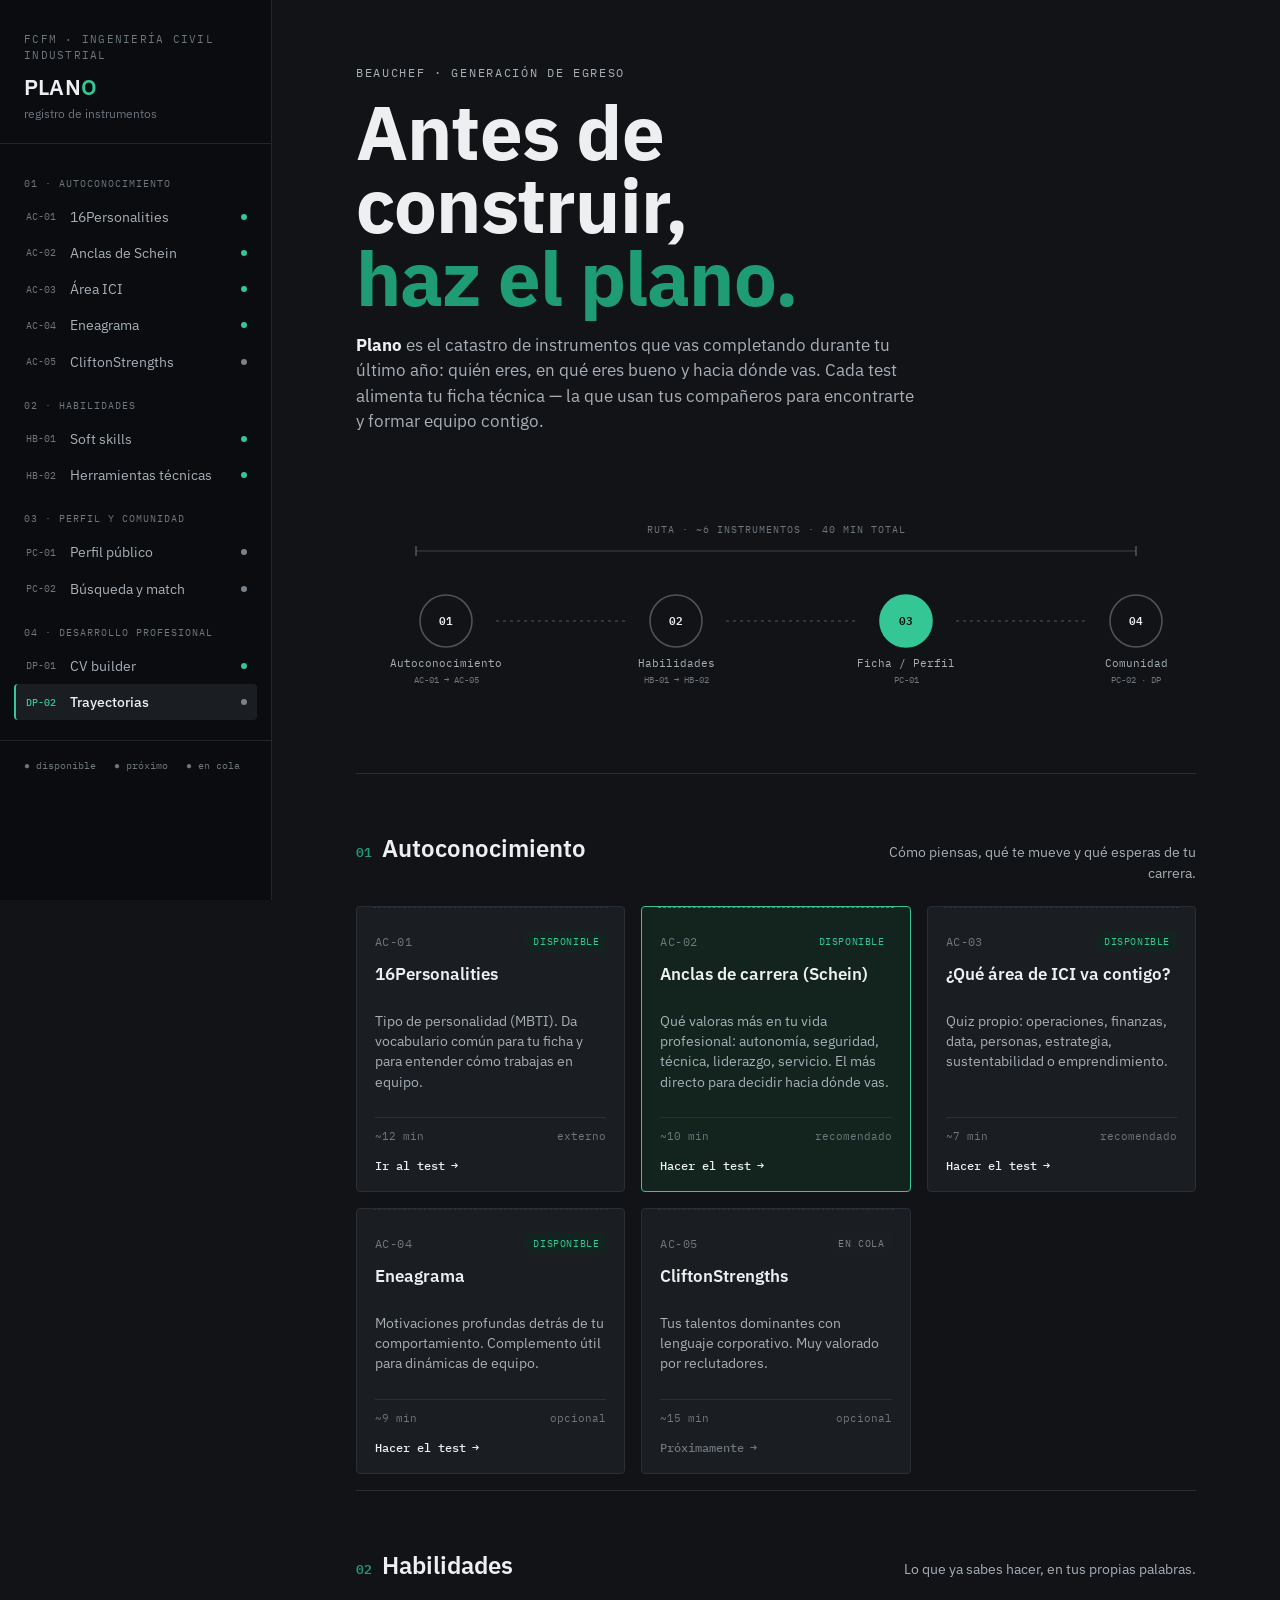
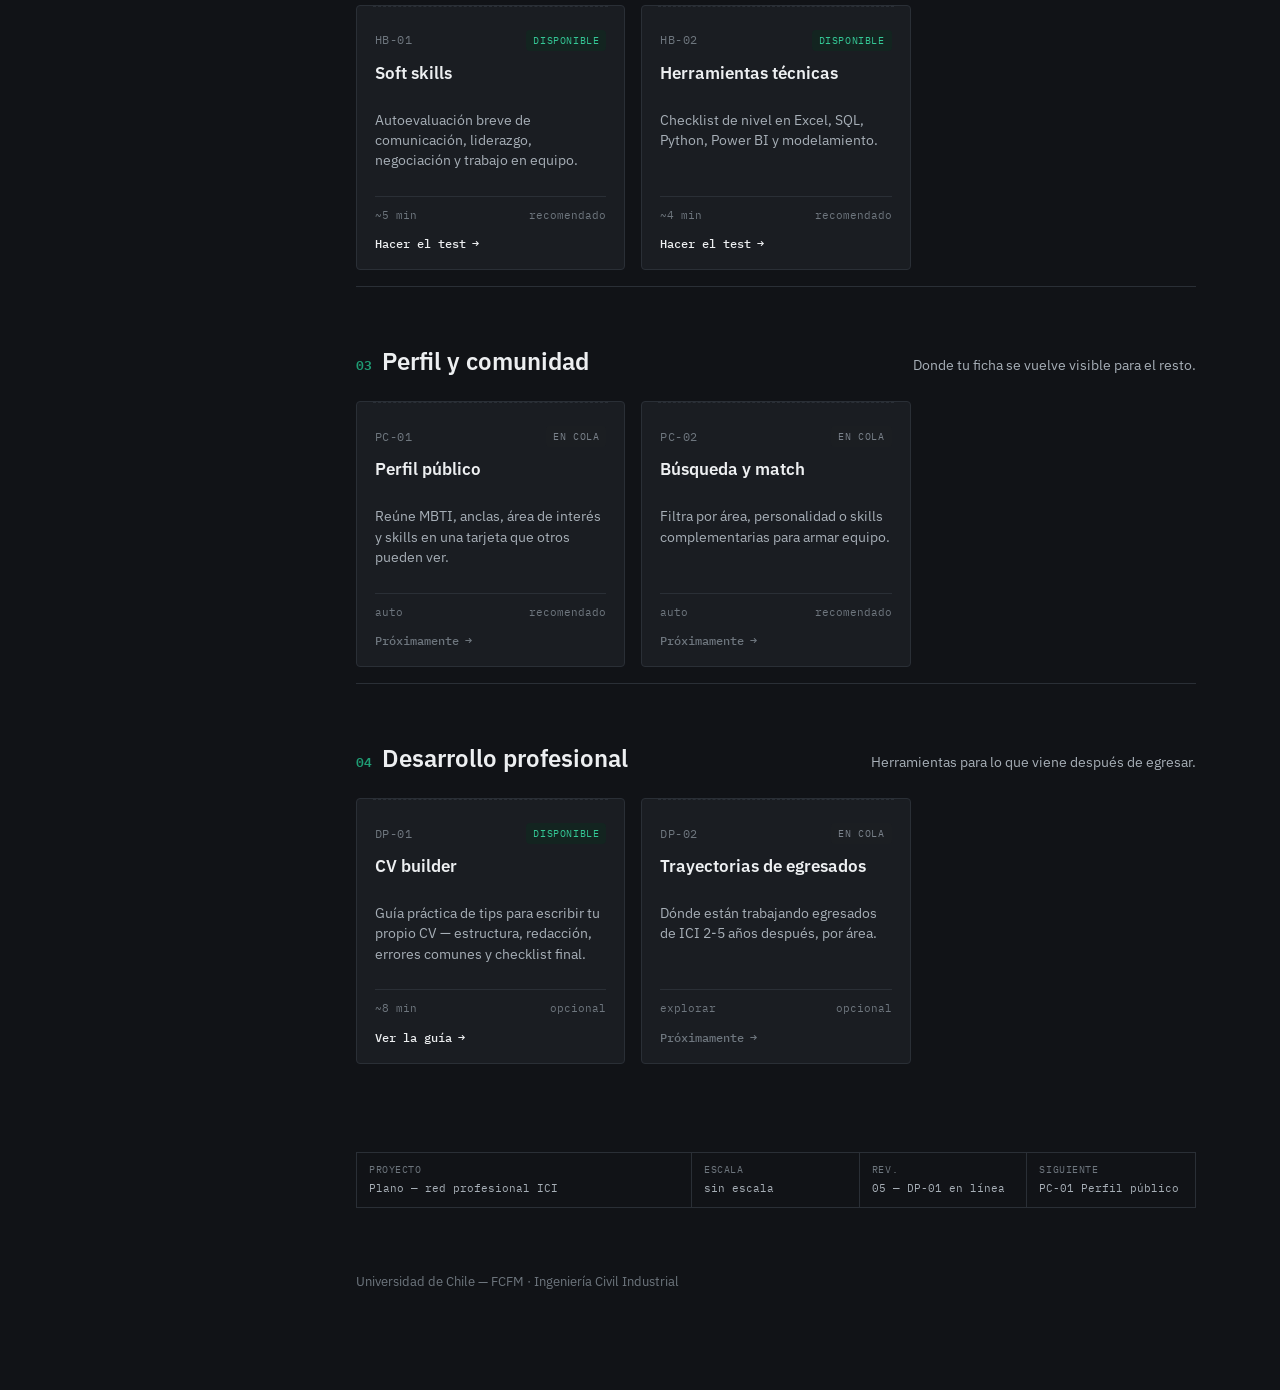
==== commit c3953e33: "Add files via upload" ====
--- a/index.html
+++ b/index.html
@@ -88,7 +88,7 @@
   }
 
   .card{
-    background:#F4F7F9;
+    background:var(--paper-deep);
     border:1px solid var(--grid-line);
     border-radius:var(--radius);
     padding:18px 18px 16px;
@@ -107,7 +107,7 @@
   .card:hover{
     transform:translateY(-2px);
     border-color:var(--ink-faint);
-    box-shadow:0 6px 18px rgba(18,37,60,0.08);
+    box-shadow:0 8px 24px rgba(0,0,0,0.45);
   }
   .card.is-next{border-color:var(--accent); background:var(--next-bg);}
   .card.is-next::before{border-top-color:var(--accent-deep);}
@@ -135,7 +135,7 @@
   }
   .badge.ok{background:var(--ok-bg); color:var(--ok);}
   .badge.wait{background:var(--wait-bg); color:var(--wait);}
-  .badge.next{background:var(--accent); color:#FFFFFF;}
+  .badge.next{background:var(--accent); color:var(--accent-text);}
 
   .card-title{
     font-family:'IBM Plex Sans', sans-serif;
@@ -242,44 +242,44 @@
       <svg class="schematic" viewBox="0 0 840 220" xmlns="http://www.w3.org/2000/svg" role="img" aria-label="Diagrama del flujo: autoconocimiento, habilidades, perfil, comunidad">
         <defs>
           <marker id="tick" markerWidth="10" markerHeight="10" refX="5" refY="5">
-            <line x1="5" y1="0" x2="5" y2="10" stroke="#8D949B" stroke-width="1"/>
+            <line x1="5" y1="0" x2="5" y2="10" stroke="#6E767E" stroke-width="1"/>
           </marker>
         </defs>
-        <line x1="60" y1="60" x2="780" y2="60" stroke="#DADAD6" stroke-width="1" marker-start="url(#tick)" marker-end="url(#tick)"/>
-        <text x="420" y="42" text-anchor="middle" font-size="10" fill="#8D949B" letter-spacing="1">RUTA · ~6 INSTRUMENTOS · 40 MIN TOTAL</text>
+        <line x1="60" y1="60" x2="780" y2="60" stroke="#3A404A" stroke-width="1" marker-start="url(#tick)" marker-end="url(#tick)"/>
+        <text x="420" y="42" text-anchor="middle" font-size="10" fill="#6E767E" letter-spacing="1">RUTA · ~6 INSTRUMENTOS · 40 MIN TOTAL</text>
 
         <g>
-          <circle cx="90" cy="130" r="26" fill="none" stroke="#1C2B39" stroke-width="1.6"/>
-          <text x="90" y="134" text-anchor="middle" font-size="11" fill="#1C2B39" font-weight="600">01</text>
-          <text x="90" y="176" text-anchor="middle" font-size="11" fill="#57616B">Autoconocimiento</text>
-          <text x="90" y="192" text-anchor="middle" font-size="9" fill="#8D949B">AC-01 → AC-05</text>
+          <circle cx="90" cy="130" r="26" fill="none" stroke="#4B535B" stroke-width="1.6"/>
+          <text x="90" y="134" text-anchor="middle" font-size="11" fill="#EDEFF1" font-weight="600">01</text>
+          <text x="90" y="176" text-anchor="middle" font-size="11" fill="#A7AFB7">Autoconocimiento</text>
+          <text x="90" y="192" text-anchor="middle" font-size="9" fill="#6E767E">AC-01 → AC-05</text>
         </g>
 
-        <line x1="140" y1="130" x2="270" y2="130" stroke="#DADAD6" stroke-width="1.4" stroke-dasharray="3 4"/>
+        <line x1="140" y1="130" x2="270" y2="130" stroke="#3A404A" stroke-width="1.4" stroke-dasharray="3 4"/>
 
         <g>
-          <circle cx="320" cy="130" r="26" fill="none" stroke="#1C2B39" stroke-width="1.6"/>
-          <text x="320" y="134" text-anchor="middle" font-size="11" fill="#1C2B39" font-weight="600">02</text>
-          <text x="320" y="176" text-anchor="middle" font-size="11" fill="#57616B">Habilidades</text>
-          <text x="320" y="192" text-anchor="middle" font-size="9" fill="#8D949B">HB-01 → HB-02</text>
+          <circle cx="320" cy="130" r="26" fill="none" stroke="#4B535B" stroke-width="1.6"/>
+          <text x="320" y="134" text-anchor="middle" font-size="11" fill="#EDEFF1" font-weight="600">02</text>
+          <text x="320" y="176" text-anchor="middle" font-size="11" fill="#A7AFB7">Habilidades</text>
+          <text x="320" y="192" text-anchor="middle" font-size="9" fill="#6E767E">HB-01 → HB-02</text>
         </g>
 
-        <line x1="370" y1="130" x2="500" y2="130" stroke="#DADAD6" stroke-width="1.4" stroke-dasharray="3 4"/>
+        <line x1="370" y1="130" x2="500" y2="130" stroke="#3A404A" stroke-width="1.4" stroke-dasharray="3 4"/>
 
         <g>
-          <circle cx="550" cy="130" r="26" fill="#1C2B39" stroke="#1C2B39" stroke-width="1.6"/>
-          <text x="550" y="134" text-anchor="middle" font-size="11" fill="#3D5A80" font-weight="600">03</text>
-          <text x="550" y="176" text-anchor="middle" font-size="11" fill="#57616B">Ficha / Perfil</text>
-          <text x="550" y="192" text-anchor="middle" font-size="9" fill="#8D949B">PC-01</text>
+          <circle cx="550" cy="130" r="26" fill="#34C795" stroke="#34C795" stroke-width="1.6"/>
+          <text x="550" y="134" text-anchor="middle" font-size="11" fill="#08110D" font-weight="600">03</text>
+          <text x="550" y="176" text-anchor="middle" font-size="11" fill="#A7AFB7">Ficha / Perfil</text>
+          <text x="550" y="192" text-anchor="middle" font-size="9" fill="#6E767E">PC-01</text>
         </g>
 
-        <line x1="600" y1="130" x2="730" y2="130" stroke="#DADAD6" stroke-width="1.4" stroke-dasharray="3 4"/>
+        <line x1="600" y1="130" x2="730" y2="130" stroke="#3A404A" stroke-width="1.4" stroke-dasharray="3 4"/>
 
         <g>
-          <circle cx="780" cy="130" r="26" fill="none" stroke="#1C2B39" stroke-width="1.6"/>
-          <text x="780" y="134" text-anchor="middle" font-size="11" fill="#1C2B39" font-weight="600">04</text>
-          <text x="780" y="176" text-anchor="middle" font-size="11" fill="#57616B">Comunidad</text>
-          <text x="780" y="192" text-anchor="middle" font-size="9" fill="#8D949B">PC-02 · DP</text>
+          <circle cx="780" cy="130" r="26" fill="none" stroke="#4B535B" stroke-width="1.6"/>
+          <text x="780" y="134" text-anchor="middle" font-size="11" fill="#EDEFF1" font-weight="600">04</text>
+          <text x="780" y="176" text-anchor="middle" font-size="11" fill="#A7AFB7">Comunidad</text>
+          <text x="780" y="192" text-anchor="middle" font-size="9" fill="#6E767E">PC-02 · DP</text>
         </g>
       </svg>
 
--- a/styles.css
+++ b/styles.css
@@ -6,22 +6,23 @@
    ============================================================ */
 
 :root{
-  --paper:#FFFFFF;
-  --paper-deep:#F6F6F4;
-  --grid-line:#E4E4E1;
-  --ink:#1C2B39;
-  --ink-soft:#57616B;
-  --ink-faint:#8D949B;
-  --panel:#FFFFFF;
-  --panel-line:#E4E4E1;
-  --accent:#3D5A80;
-  --accent-deep:#24374F;
-  --ok:#2F7D5F;
-  --ok-bg:#E4EEE9;
-  --wait:#9AA1A8;
-  --wait-bg:#EFEFED;
-  --next-bg:#EEF2F6;
-  --radius:3px;
+  --paper:#111317;
+  --paper-deep:#1A1D22;
+  --grid-line:#2A2F36;
+  --ink:#EDEFF1;
+  --ink-soft:#A7AFB7;
+  --ink-faint:#6E767E;
+  --panel:#0A0C0F;
+  --panel-line:#22262B;
+  --accent:#34C795;
+  --accent-deep:#1F9C74;
+  --accent-text:#08110D;
+  --ok:#34C795;
+  --ok-bg:#132420;
+  --wait:#7A828B;
+  --wait-bg:#1B1E22;
+  --next-bg:#12241D;
+  --radius:4px;
   --sidebar-w:272px;
 }
 
@@ -166,18 +167,14 @@
   font-family:'IBM Plex Mono', monospace;
   font-size:18px;
   cursor:pointer;
-  box-shadow:0 2px 8px rgba(28,43,57,0.08);
+  box-shadow:0 4px 14px rgba(0,0,0,0.5);
 }
 
 /* ---------- main / content area ---------- */
 .paper{
   flex:1;
   min-width:0;
-  background-image:
-    linear-gradient(rgba(28,43,57,0.035) 1px, transparent 1px),
-    linear-gradient(90deg, rgba(28,43,57,0.035) 1px, transparent 1px);
-  background-size:40px 40px;
-  background-position:-1px -1px;
+  background:var(--paper);
   position:relative;
 }
 
@@ -215,9 +212,9 @@
 /* ---------- share-by-email box (used on every results screen) ---------- */
 .share-box{
   margin-top:40px;
-  border:1px solid var(--ink);
+  border:1px solid var(--grid-line);
   padding:20px 22px;
-  background:#F4F7F9;
+  background:var(--paper-deep);
   max-width:640px;
 }
 .share-box .label{
@@ -238,31 +235,33 @@
   flex:1;
   min-width:200px;
   padding:10px 12px;
-  border:1px solid var(--ink-faint);
+  border:1px solid var(--grid-line);
   border-radius:var(--radius);
   font-family:'IBM Plex Sans', sans-serif;
   font-size:14px;
-  background:#fff;
-  color:var(--ink);
-}
+  background:var(--panel);
+  color:var(--ink);
+}
+.share-input::placeholder{color:var(--ink-faint);}
 .share-input:focus{
   outline:2px solid var(--accent);
   outline-offset:1px;
-  border-color:var(--ink);
+  border-color:var(--accent);
 }
 .share-btn{
   font-family:'IBM Plex Mono', monospace;
   font-size:13px;
-  background:var(--ink);
-  color:#F2F6FA;
+  background:var(--accent);
+  color:var(--accent-text);
   border:none;
   padding:10px 18px;
   border-radius:var(--radius);
   cursor:pointer;
   white-space:nowrap;
+  font-weight:600;
   transition:background 0.15s ease;
 }
-.share-btn:hover{background:#2A3E52;}
+.share-btn:hover{background:var(--accent-deep);}
 .share-note{
   font-size:11.5px;
   color:var(--ink-faint);
@@ -270,7 +269,7 @@
 }
 .share-error{
   font-size:11.5px;
-  color:#B3401F;
+  color:#FF7A5C;
   margin-top:10px;
   display:none;
 }
@@ -311,7 +310,7 @@
 }
 .anchor-track{
   height:14px;
-  background:#DCE5EC;
+  background:var(--grid-line);
   border:1px solid var(--grid-line);
   position:relative;
 }
@@ -332,7 +331,7 @@
   gap:16px;
 }
 .callout{
-  background:#F4F7F9;
+  background:var(--paper-deep);
   border:1px solid var(--grid-line);
   border-left:3px solid var(--accent);
   padding:18px 20px;
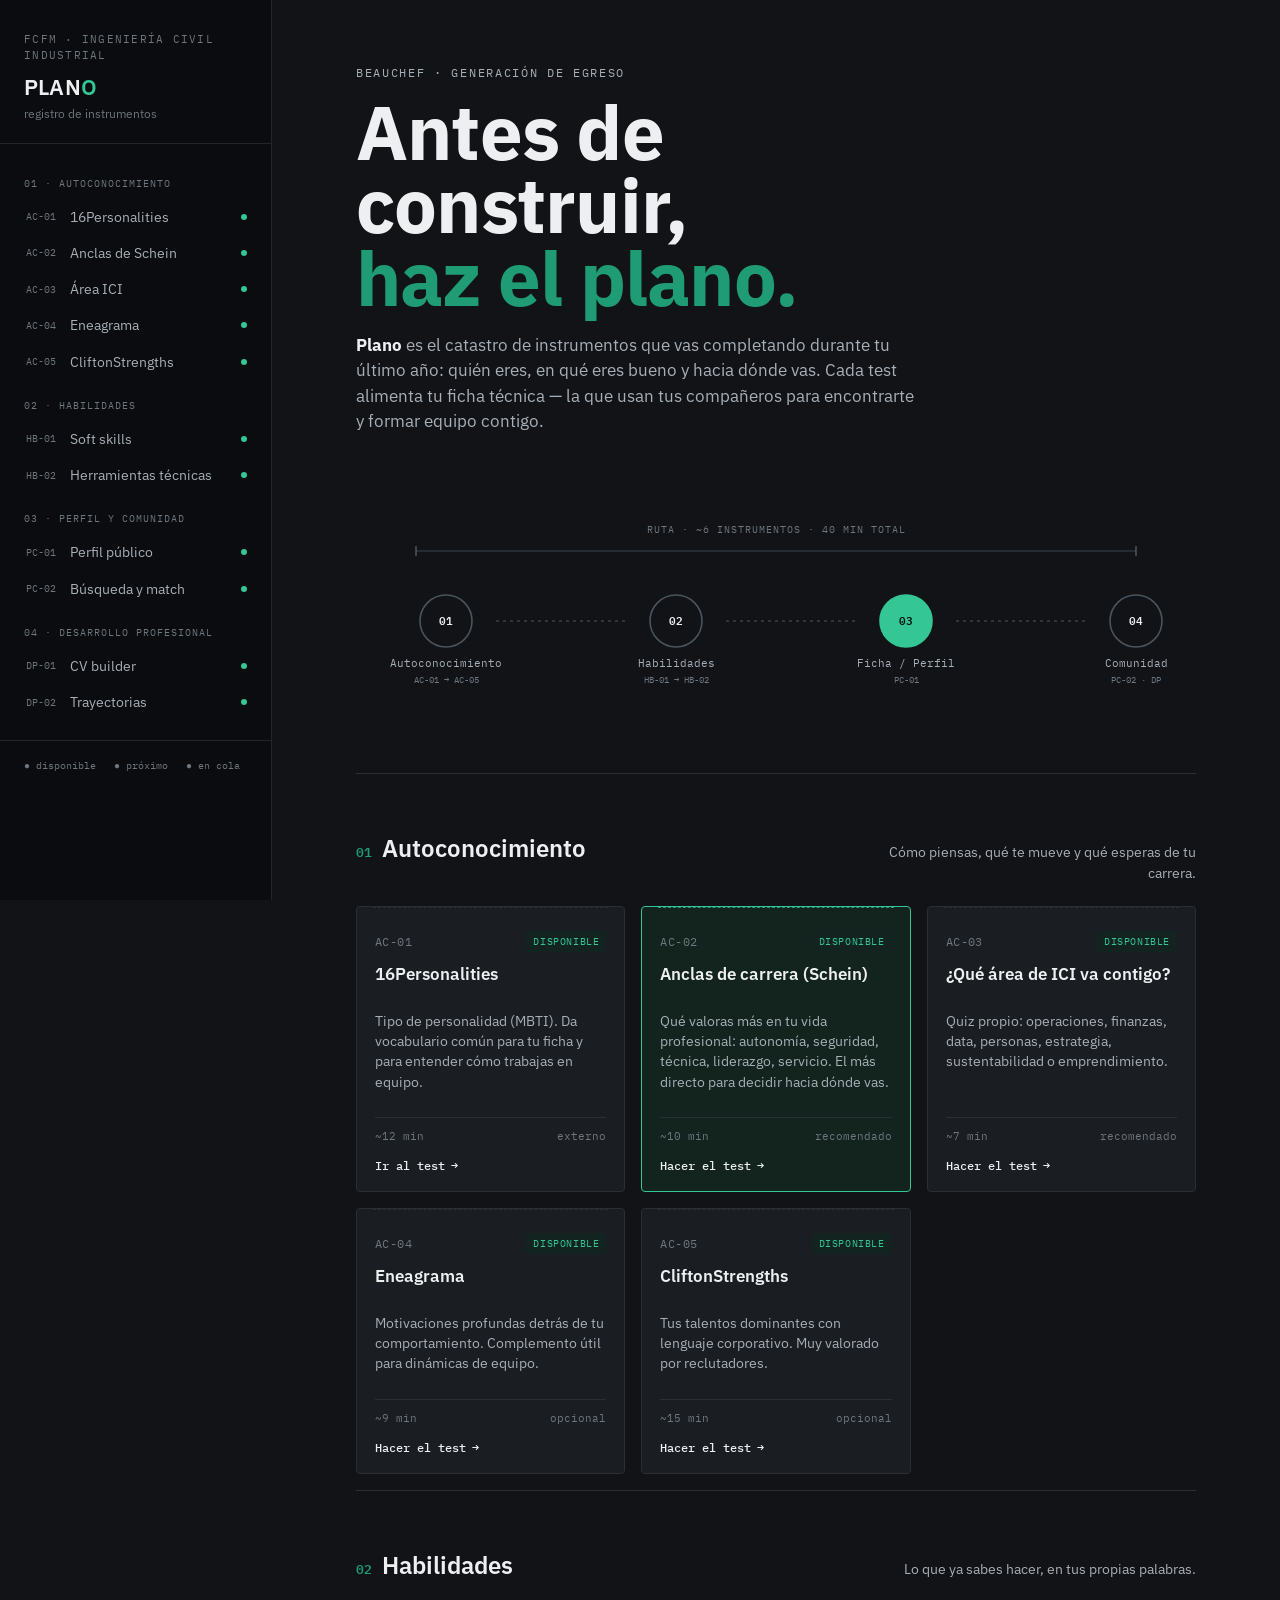
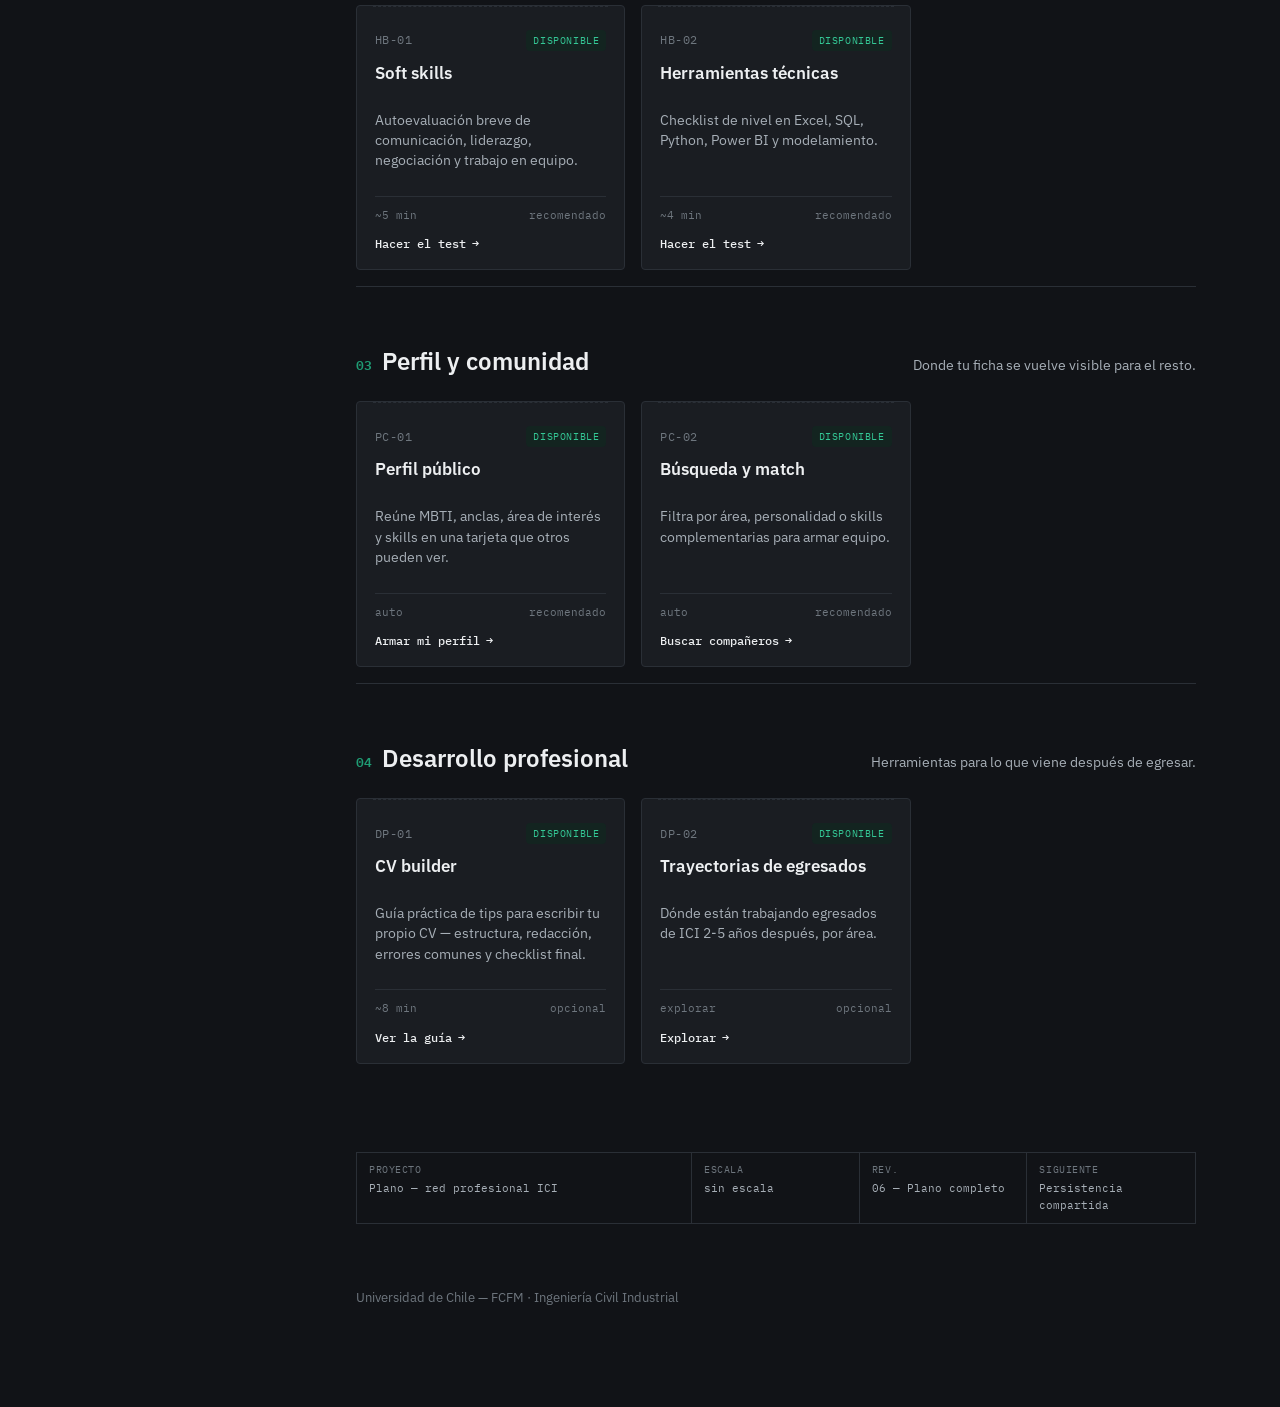
==== commit a3a5bfd0: "Add files via upload" ====
--- a/index.html
+++ b/index.html
@@ -202,7 +202,7 @@
       <a class="nav-link" href="schein.html"><span class="nav-code">AC-02</span>Anclas de Schein<span class="nav-dot ok"></span></a>
       <a class="nav-link" href="area-ici.html"><span class="nav-code">AC-03</span>Área ICI<span class="nav-dot ok"></span></a>
       <a class="nav-link" href="eneagrama.html"><span class="nav-code">AC-04</span>Eneagrama<span class="nav-dot ok"></span></a>
-      <a class="nav-link" href="#autoconocimiento"><span class="nav-code">AC-05</span>CliftonStrengths<span class="nav-dot"></span></a>
+      <a class="nav-link" href="cliftonstrengths.html"><span class="nav-code">AC-05</span>CliftonStrengths<span class="nav-dot ok"></span></a>
     </div>
 
     <div class="nav-group">
@@ -213,14 +213,14 @@
 
     <div class="nav-group">
       <div class="nav-group-title">03 · Perfil y comunidad</div>
-      <a class="nav-link" href="#comunidad"><span class="nav-code">PC-01</span>Perfil público<span class="nav-dot"></span></a>
-      <a class="nav-link" href="#comunidad"><span class="nav-code">PC-02</span>Búsqueda y match<span class="nav-dot"></span></a>
+      <a class="nav-link" href="perfil.html"><span class="nav-code">PC-01</span>Perfil público<span class="nav-dot ok"></span></a>
+      <a class="nav-link" href="buscar.html"><span class="nav-code">PC-02</span>Búsqueda y match<span class="nav-dot ok"></span></a>
     </div>
 
     <div class="nav-group">
       <div class="nav-group-title">04 · Desarrollo profesional</div>
       <a class="nav-link" href="cv-builder.html"><span class="nav-code">DP-01</span>CV builder<span class="nav-dot ok"></span></a>
-      <a class="nav-link" href="#desarrollo"><span class="nav-code">DP-02</span>Trayectorias<span class="nav-dot"></span></a>
+      <a class="nav-link" href="trayectorias.html"><span class="nav-code">DP-02</span>Trayectorias<span class="nav-dot ok"></span></a>
     </div>
 
     <div class="sidebar-foot">
@@ -324,11 +324,11 @@
           </div>
 
           <div class="card">
-            <div class="card-row"><span class="card-code">AC-05</span><span class="badge wait">En cola</span></div>
+            <div class="card-row"><span class="card-code">AC-05</span><span class="badge ok">Disponible</span></div>
             <h3 class="card-title">CliftonStrengths</h3>
             <p class="card-desc">Tus talentos dominantes con lenguaje corporativo. Muy valorado por reclutadores.</p>
             <div class="card-meta"><span>~15 min</span><span>opcional</span></div>
-            <span class="card-cta disabled">Próximamente <span class="arrow">→</span></span>
+            <a class="card-cta" href="cliftonstrengths.html">Hacer el test <span class="arrow">→</span></a>
           </div>
 
         </div>
@@ -370,19 +370,19 @@
         <div class="cards">
 
           <div class="card">
-            <div class="card-row"><span class="card-code">PC-01</span><span class="badge wait">En cola</span></div>
+            <div class="card-row"><span class="card-code">PC-01</span><span class="badge ok">Disponible</span></div>
             <h3 class="card-title">Perfil público</h3>
             <p class="card-desc">Reúne MBTI, anclas, área de interés y skills en una tarjeta que otros pueden ver.</p>
             <div class="card-meta"><span>auto</span><span>recomendado</span></div>
-            <span class="card-cta disabled">Próximamente <span class="arrow">→</span></span>
-          </div>
-
-          <div class="card">
-            <div class="card-row"><span class="card-code">PC-02</span><span class="badge wait">En cola</span></div>
+            <a class="card-cta" href="perfil.html">Armar mi perfil <span class="arrow">→</span></a>
+          </div>
+
+          <div class="card">
+            <div class="card-row"><span class="card-code">PC-02</span><span class="badge ok">Disponible</span></div>
             <h3 class="card-title">Búsqueda y match</h3>
             <p class="card-desc">Filtra por área, personalidad o skills complementarias para armar equipo.</p>
             <div class="card-meta"><span>auto</span><span>recomendado</span></div>
-            <span class="card-cta disabled">Próximamente <span class="arrow">→</span></span>
+            <a class="card-cta" href="buscar.html">Buscar compañeros <span class="arrow">→</span></a>
           </div>
 
         </div>
@@ -405,11 +405,11 @@
           </div>
 
           <div class="card">
-            <div class="card-row"><span class="card-code">DP-02</span><span class="badge wait">En cola</span></div>
+            <div class="card-row"><span class="card-code">DP-02</span><span class="badge ok">Disponible</span></div>
             <h3 class="card-title">Trayectorias de egresados</h3>
             <p class="card-desc">Dónde están trabajando egresados de ICI 2-5 años después, por área.</p>
             <div class="card-meta"><span>explorar</span><span>opcional</span></div>
-            <span class="card-cta disabled">Próximamente <span class="arrow">→</span></span>
+            <a class="card-cta" href="trayectorias.html">Explorar <span class="arrow">→</span></a>
           </div>
 
         </div>
@@ -418,8 +418,8 @@
       <div class="titleblock">
         <div class="tb-cell"><span class="tb-label">Proyecto</span><span class="tb-value">Plano — red profesional ICI</span></div>
         <div class="tb-cell"><span class="tb-label">Escala</span><span class="tb-value">sin escala</span></div>
-        <div class="tb-cell"><span class="tb-label">Rev.</span><span class="tb-value">05 — DP-01 en línea</span></div>
-        <div class="tb-cell"><span class="tb-label">Siguiente</span><span class="tb-value">PC-01 Perfil público</span></div>
+        <div class="tb-cell"><span class="tb-label">Rev.</span><span class="tb-value">06 — Plano completo</span></div>
+        <div class="tb-cell"><span class="tb-label">Siguiente</span><span class="tb-value">Persistencia compartida</span></div>
       </div>
 
       <footer class="site-footer">Universidad de Chile — FCFM · Ingeniería Civil Industrial</footer>
